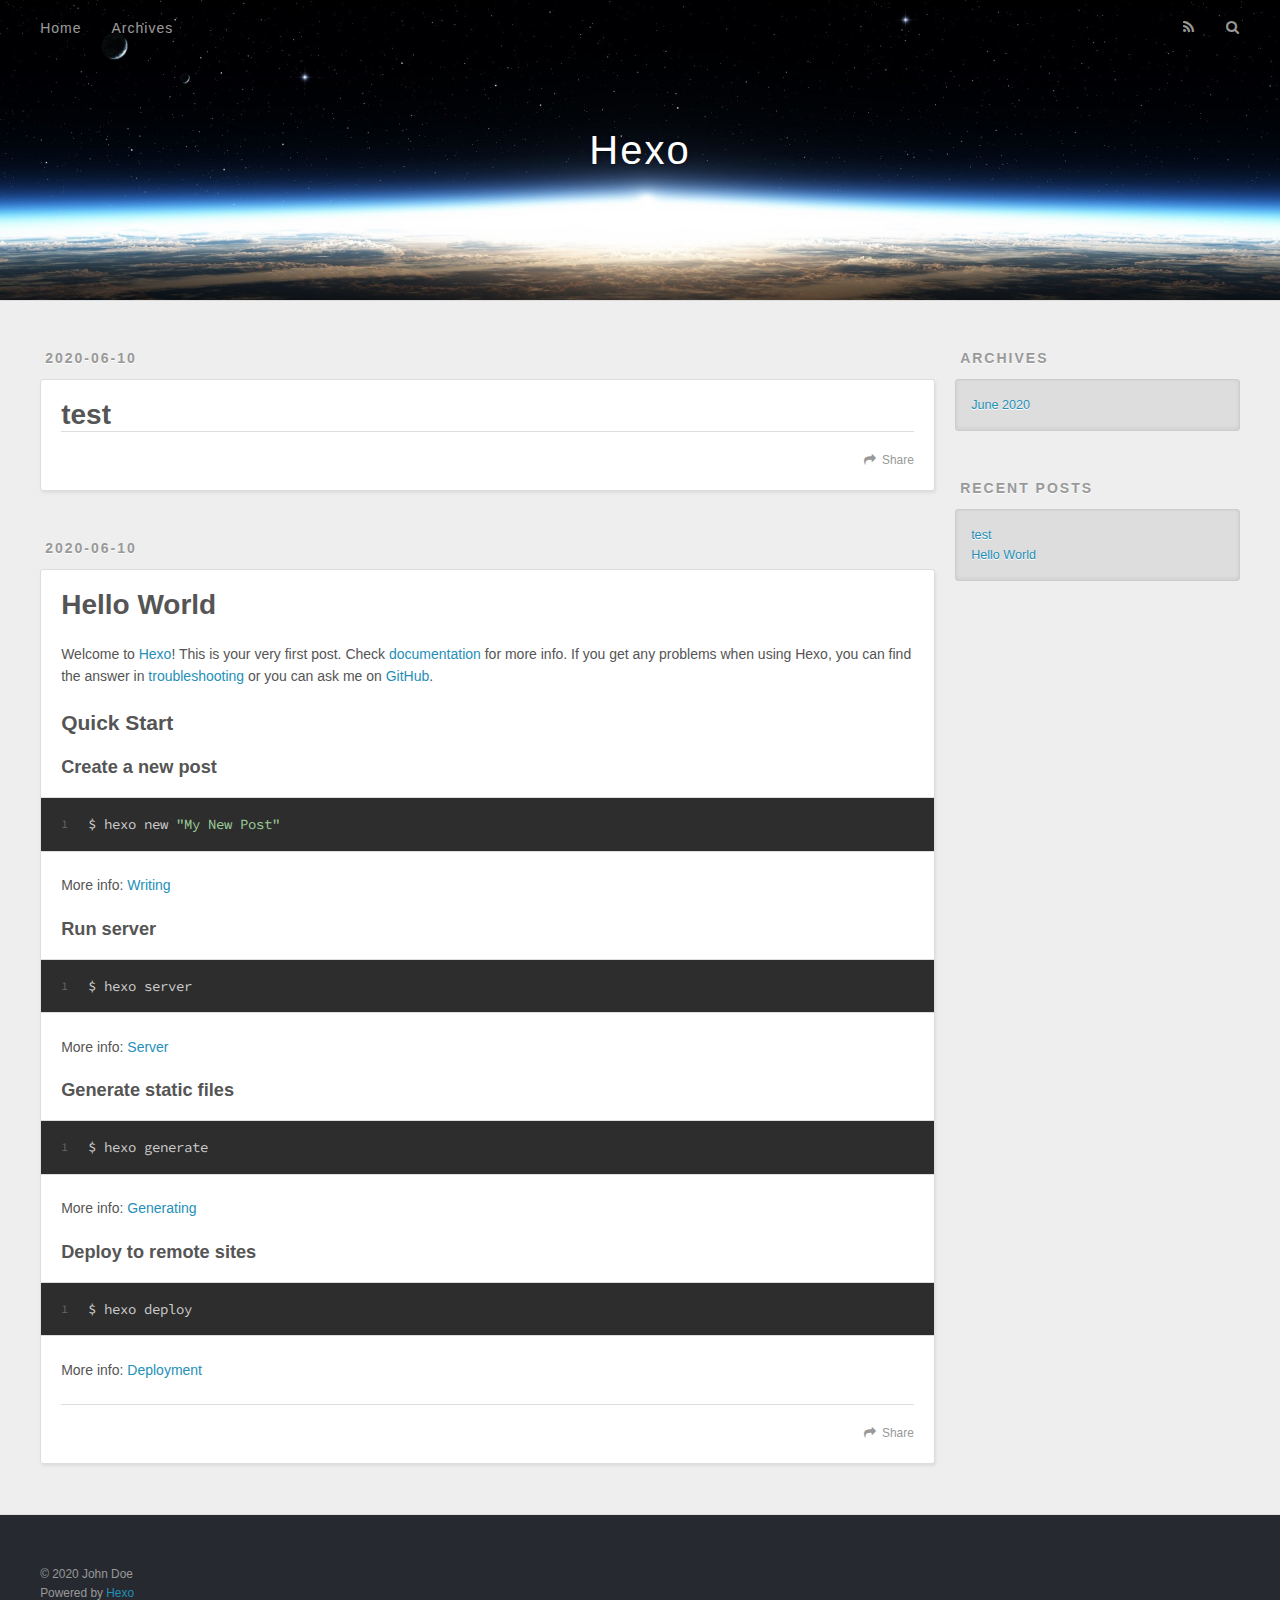
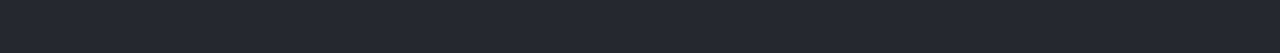
==== index.html @ 5961785c "Site updated: 2020-06-10 09:45:19" ====
<!DOCTYPE html>
<html>
<head>
  <meta charset="utf-8">
  

  
  <title>Hexo</title>
  <meta name="viewport" content="width=device-width, initial-scale=1, maximum-scale=1">
  <meta property="og:type" content="website">
<meta property="og:title" content="Hexo">
<meta property="og:url" content="http://yoursite.com/index.html">
<meta property="og:site_name" content="Hexo">
<meta property="og:locale" content="en_US">
<meta property="article:author" content="John Doe">
<meta name="twitter:card" content="summary">
  
    <link rel="alternate" href="/atom.xml" title="Hexo" type="application/atom+xml">
  
  
    <link rel="icon" href="/favicon.png">
  
  
    <link href="//fonts.googleapis.com/css?family=Source+Code+Pro" rel="stylesheet" type="text/css">
  
  
<link rel="stylesheet" href="/css/style.css">

<meta name="generator" content="Hexo 4.2.1"></head>

<body>
  <div id="container">
    <div id="wrap">
      <header id="header">
  <div id="banner"></div>
  <div id="header-outer" class="outer">
    <div id="header-title" class="inner">
      <h1 id="logo-wrap">
        <a href="/" id="logo">Hexo</a>
      </h1>
      
    </div>
    <div id="header-inner" class="inner">
      <nav id="main-nav">
        <a id="main-nav-toggle" class="nav-icon"></a>
        
          <a class="main-nav-link" href="/">Home</a>
        
          <a class="main-nav-link" href="/archives">Archives</a>
        
      </nav>
      <nav id="sub-nav">
        
          <a id="nav-rss-link" class="nav-icon" href="/atom.xml" title="RSS Feed"></a>
        
        <a id="nav-search-btn" class="nav-icon" title="Search"></a>
      </nav>
      <div id="search-form-wrap">
        <form action="//google.com/search" method="get" accept-charset="UTF-8" class="search-form"><input type="search" name="q" class="search-form-input" placeholder="Search"><button type="submit" class="search-form-submit">&#xF002;</button><input type="hidden" name="sitesearch" value="http://yoursite.com"></form>
      </div>
    </div>
  </div>
</header>
      <div class="outer">
        <section id="main">
  
    <article id="post-test" class="article article-type-post" itemscope itemprop="blogPost">
  <div class="article-meta">
    <a href="/2020/06/10/test/" class="article-date">
  <time datetime="2020-06-10T01:22:33.000Z" itemprop="datePublished">2020-06-10</time>
</a>
    
  </div>
  <div class="article-inner">
    
    
      <header class="article-header">
        
  
    <h1 itemprop="name">
      <a class="article-title" href="/2020/06/10/test/">test</a>
    </h1>
  

      </header>
    
    <div class="article-entry" itemprop="articleBody">
      
        
      
    </div>
    <footer class="article-footer">
      <a data-url="http://yoursite.com/2020/06/10/test/" data-id="ckb8oxz1j0001875o9i0pfp4s" class="article-share-link">Share</a>
      
      
    </footer>
  </div>
  
</article>


  
    <article id="post-hello-world" class="article article-type-post" itemscope itemprop="blogPost">
  <div class="article-meta">
    <a href="/2020/06/10/hello-world/" class="article-date">
  <time datetime="2020-06-10T01:21:27.929Z" itemprop="datePublished">2020-06-10</time>
</a>
    
  </div>
  <div class="article-inner">
    
    
      <header class="article-header">
        
  
    <h1 itemprop="name">
      <a class="article-title" href="/2020/06/10/hello-world/">Hello World</a>
    </h1>
  

      </header>
    
    <div class="article-entry" itemprop="articleBody">
      
        <p>Welcome to <a href="https://hexo.io/" target="_blank" rel="noopener">Hexo</a>! This is your very first post. Check <a href="https://hexo.io/docs/" target="_blank" rel="noopener">documentation</a> for more info. If you get any problems when using Hexo, you can find the answer in <a href="https://hexo.io/docs/troubleshooting.html" target="_blank" rel="noopener">troubleshooting</a> or you can ask me on <a href="https://github.com/hexojs/hexo/issues" target="_blank" rel="noopener">GitHub</a>.</p>
<h2 id="Quick-Start"><a href="#Quick-Start" class="headerlink" title="Quick Start"></a>Quick Start</h2><h3 id="Create-a-new-post"><a href="#Create-a-new-post" class="headerlink" title="Create a new post"></a>Create a new post</h3><figure class="highlight bash"><table><tr><td class="gutter"><pre><span class="line">1</span><br></pre></td><td class="code"><pre><span class="line">$ hexo new <span class="string">"My New Post"</span></span><br></pre></td></tr></table></figure>

<p>More info: <a href="https://hexo.io/docs/writing.html" target="_blank" rel="noopener">Writing</a></p>
<h3 id="Run-server"><a href="#Run-server" class="headerlink" title="Run server"></a>Run server</h3><figure class="highlight bash"><table><tr><td class="gutter"><pre><span class="line">1</span><br></pre></td><td class="code"><pre><span class="line">$ hexo server</span><br></pre></td></tr></table></figure>

<p>More info: <a href="https://hexo.io/docs/server.html" target="_blank" rel="noopener">Server</a></p>
<h3 id="Generate-static-files"><a href="#Generate-static-files" class="headerlink" title="Generate static files"></a>Generate static files</h3><figure class="highlight bash"><table><tr><td class="gutter"><pre><span class="line">1</span><br></pre></td><td class="code"><pre><span class="line">$ hexo generate</span><br></pre></td></tr></table></figure>

<p>More info: <a href="https://hexo.io/docs/generating.html" target="_blank" rel="noopener">Generating</a></p>
<h3 id="Deploy-to-remote-sites"><a href="#Deploy-to-remote-sites" class="headerlink" title="Deploy to remote sites"></a>Deploy to remote sites</h3><figure class="highlight bash"><table><tr><td class="gutter"><pre><span class="line">1</span><br></pre></td><td class="code"><pre><span class="line">$ hexo deploy</span><br></pre></td></tr></table></figure>

<p>More info: <a href="https://hexo.io/docs/one-command-deployment.html" target="_blank" rel="noopener">Deployment</a></p>

      
    </div>
    <footer class="article-footer">
      <a data-url="http://yoursite.com/2020/06/10/hello-world/" data-id="ckb8oxz190000875oa2jp1mza" class="article-share-link">Share</a>
      
      
    </footer>
  </div>
  
</article>


  


</section>
        
          <aside id="sidebar">
  
    

  
    

  
    
  
    
  <div class="widget-wrap">
    <h3 class="widget-title">Archives</h3>
    <div class="widget">
      <ul class="archive-list"><li class="archive-list-item"><a class="archive-list-link" href="/archives/2020/06/">June 2020</a></li></ul>
    </div>
  </div>


  
    
  <div class="widget-wrap">
    <h3 class="widget-title">Recent Posts</h3>
    <div class="widget">
      <ul>
        
          <li>
            <a href="/2020/06/10/test/">test</a>
          </li>
        
          <li>
            <a href="/2020/06/10/hello-world/">Hello World</a>
          </li>
        
      </ul>
    </div>
  </div>

  
</aside>
        
      </div>
      <footer id="footer">
  
  <div class="outer">
    <div id="footer-info" class="inner">
      &copy; 2020 John Doe<br>
      Powered by <a href="http://hexo.io/" target="_blank">Hexo</a>
    </div>
  </div>
</footer>
    </div>
    <nav id="mobile-nav">
  
    <a href="/" class="mobile-nav-link">Home</a>
  
    <a href="/archives" class="mobile-nav-link">Archives</a>
  
</nav>
    

<script src="//ajax.googleapis.com/ajax/libs/jquery/2.0.3/jquery.min.js"></script>


  
<link rel="stylesheet" href="/fancybox/jquery.fancybox.css">

  
<script src="/fancybox/jquery.fancybox.pack.js"></script>




<script src="/js/script.js"></script>




  </div>
</body>
</html>
---- css/style.css ----
body {
  width: 100%;
}
body:before,
body:after {
  content: "";
  display: table;
}
body:after {
  clear: both;
}
html,
body,
div,
span,
applet,
object,
iframe,
h1,
h2,
h3,
h4,
h5,
h6,
p,
blockquote,
pre,
a,
abbr,
acronym,
address,
big,
cite,
code,
del,
dfn,
em,
img,
ins,
kbd,
q,
s,
samp,
small,
strike,
strong,
sub,
sup,
tt,
var,
dl,
dt,
dd,
ol,
ul,
li,
fieldset,
form,
label,
legend,
table,
caption,
tbody,
tfoot,
thead,
tr,
th,
td {
  margin: 0;
  padding: 0;
  border: 0;
  outline: 0;
  font-weight: inherit;
  font-style: inherit;
  font-family: inherit;
  font-size: 100%;
  vertical-align: baseline;
}
body {
  line-height: 1;
  color: #000;
  background: #fff;
}
ol,
ul {
  list-style: none;
}
table {
  border-collapse: separate;
  border-spacing: 0;
  vertical-align: middle;
}
caption,
th,
td {
  text-align: left;
  font-weight: normal;
  vertical-align: middle;
}
a img {
  border: none;
}
input,
button {
  margin: 0;
  padding: 0;
}
input::-moz-focus-inner,
button::-moz-focus-inner {
  border: 0;
  padding: 0;
}
@font-face {
  font-family: FontAwesome;
  font-style: normal;
  font-weight: normal;
  src: url("fonts/fontawesome-webfont.eot?v=#4.0.3");
  src: url("fonts/fontawesome-webfont.eot?#iefix&v=#4.0.3") format("embedded-opentype"), url("fonts/fontawesome-webfont.woff?v=#4.0.3") format("woff"), url("fonts/fontawesome-webfont.ttf?v=#4.0.3") format("truetype"), url("fonts/fontawesome-webfont.svg#fontawesomeregular?v=#4.0.3") format("svg");
}
html,
body,
#container {
  height: 100%;
}
body {
  background: #eee;
  font: 14px -apple-system, BlinkMacSystemFont, "Segoe UI", "Roboto", "Oxygen", "Ubuntu", "Cantarell", "Fira Sans", "Droid Sans", "Helvetica Neue", sans-serif;
  -webkit-text-size-adjust: 100%;
}
.outer {
  max-width: 1220px;
  margin: 0 auto;
  padding: 0 20px;
}
.outer:before,
.outer:after {
  content: "";
  display: table;
}
.outer:after {
  clear: both;
}
.inner {
  display: inline;
  float: left;
  width: 98.33333333333333%;
  margin: 0 0.833333333333333%;
}
.left,
.alignleft {
  float: left;
}
.right,
.alignright {
  float: right;
}
.clear {
  clear: both;
}
#container {
  position: relative;
}
.mobile-nav-on {
  overflow: hidden;
}
#wrap {
  height: 100%;
  width: 100%;
  position: absolute;
  top: 0;
  left: 0;
  -webkit-transition: 0.2s ease-out;
  -moz-transition: 0.2s ease-out;
  -ms-transition: 0.2s ease-out;
  transition: 0.2s ease-out;
  z-index: 1;
  background: #eee;
}
.mobile-nav-on #wrap {
  left: 280px;
}
@media screen and (min-width: 768px) {
  #main {
    display: inline;
    float: left;
    width: 73.33333333333333%;
    margin: 0 0.833333333333333%;
  }
}
.article-date,
.article-category-link,
.archive-year,
.widget-title {
  text-decoration: none;
  text-transform: uppercase;
  letter-spacing: 2px;
  color: #999;
  margin-bottom: 1em;
  margin-left: 5px;
  line-height: 1em;
  text-shadow: 0 1px #fff;
  font-weight: bold;
}
.article-inner,
.archive-article-inner {
  background: #fff;
  -webkit-box-shadow: 1px 2px 3px #ddd;
  box-shadow: 1px 2px 3px #ddd;
  border: 1px solid #ddd;
  border-radius: 3px;
}
.article-entry h1,
.widget h1 {
  font-size: 2em;
}
.article-entry h2,
.widget h2 {
  font-size: 1.5em;
}
.article-entry h3,
.widget h3 {
  font-size: 1.3em;
}
.article-entry h4,
.widget h4 {
  font-size: 1.2em;
}
.article-entry h5,
.widget h5 {
  font-size: 1em;
}
.article-entry h6,
.widget h6 {
  font-size: 1em;
  color: #999;
}
.article-entry hr,
.widget hr {
  border: 1px dashed #ddd;
}
.article-entry strong,
.widget strong {
  font-weight: bold;
}
.article-entry em,
.widget em,
.article-entry cite,
.widget cite {
  font-style: italic;
}
.article-entry sup,
.widget sup,
.article-entry sub,
.widget sub {
  font-size: 0.75em;
  line-height: 0;
  position: relative;
  vertical-align: baseline;
}
.article-entry sup,
.widget sup {
  top: -0.5em;
}
.article-entry sub,
.widget sub {
  bottom: -0.2em;
}
.article-entry small,
.widget small {
  font-size: 0.85em;
}
.article-entry acronym,
.widget acronym,
.article-entry abbr,
.widget abbr {
  border-bottom: 1px dotted;
}
.article-entry ul,
.widget ul,
.article-entry ol,
.widget ol,
.article-entry dl,
.widget dl {
  margin: 0 20px;
  line-height: 1.6em;
}
.article-entry ul ul,
.widget ul ul,
.article-entry ol ul,
.widget ol ul,
.article-entry ul ol,
.widget ul ol,
.article-entry ol ol,
.widget ol ol {
  margin-top: 0;
  margin-bottom: 0;
}
.article-entry ul,
.widget ul {
  list-style: disc;
}
.article-entry ol,
.widget ol {
  list-style: decimal;
}
.article-entry dt,
.widget dt {
  font-weight: bold;
}
#header {
  height: 300px;
  position: relative;
  border-bottom: 1px solid #ddd;
}
#header:before,
#header:after {
  content: "";
  position: absolute;
  left: 0;
  right: 0;
  height: 40px;
}
#header:before {
  top: 0;
  background: -webkit-linear-gradient(rgba(0,0,0,0.2), transparent);
  background: -moz-linear-gradient(rgba(0,0,0,0.2), transparent);
  background: -ms-linear-gradient(rgba(0,0,0,0.2), transparent);
  background: linear-gradient(rgba(0,0,0,0.2), transparent);
}
#header:after {
  bottom: 0;
  background: -webkit-linear-gradient(transparent, rgba(0,0,0,0.2));
  background: -moz-linear-gradient(transparent, rgba(0,0,0,0.2));
  background: -ms-linear-gradient(transparent, rgba(0,0,0,0.2));
  background: linear-gradient(transparent, rgba(0,0,0,0.2));
}
#header-outer {
  height: 100%;
  position: relative;
}
#header-inner {
  position: relative;
  overflow: hidden;
}
#banner {
  position: absolute;
  top: 0;
  left: 0;
  width: 100%;
  height: 100%;
  background: url("images/banner.jpg") center #000;
  -webkit-background-size: cover;
  -moz-background-size: cover;
  background-size: cover;
  z-index: -1;
}
#header-title {
  text-align: center;
  height: 40px;
  position: absolute;
  top: 50%;
  left: 0;
  margin-top: -20px;
}
#logo,
#subtitle {
  text-decoration: none;
  color: #fff;
  font-weight: 300;
  text-shadow: 0 1px 4px rgba(0,0,0,0.3);
}
#logo {
  font-size: 40px;
  line-height: 40px;
  letter-spacing: 2px;
}
#subtitle {
  font-size: 16px;
  line-height: 16px;
  letter-spacing: 1px;
}
#subtitle-wrap {
  margin-top: 16px;
}
#main-nav {
  float: left;
  margin-left: -15px;
}
.nav-icon,
.main-nav-link {
  float: left;
  color: #fff;
  opacity: 0.6;
  text-decoration: none;
  text-shadow: 0 1px rgba(0,0,0,0.2);
  -webkit-transition: opacity 0.2s;
  -moz-transition: opacity 0.2s;
  -ms-transition: opacity 0.2s;
  transition: opacity 0.2s;
  display: block;
  padding: 20px 15px;
}
.nav-icon:hover,
.main-nav-link:hover {
  opacity: 1;
}
.nav-icon {
  font-family: FontAwesome;
  text-align: center;
  font-size: 14px;
  width: 14px;
  height: 14px;
  padding: 20px 15px;
  position: relative;
  cursor: pointer;
}
.main-nav-link {
  font-weight: 300;
  letter-spacing: 1px;
}
@media screen and (max-width: 479px) {
  .main-nav-link {
    display: none;
  }
}
#main-nav-toggle {
  display: none;
}
#main-nav-toggle:before {
  content: "\f0c9";
}
@media screen and (max-width: 479px) {
  #main-nav-toggle {
    display: block;
  }
}
#sub-nav {
  float: right;
  margin-right: -15px;
}
#nav-rss-link:before {
  content: "\f09e";
}
#nav-search-btn:before {
  content: "\f002";
}
#search-form-wrap {
  position: absolute;
  top: 15px;
  width: 150px;
  height: 30px;
  right: -150px;
  opacity: 0;
  -webkit-transition: 0.2s ease-out;
  -moz-transition: 0.2s ease-out;
  -ms-transition: 0.2s ease-out;
  transition: 0.2s ease-out;
}
#search-form-wrap.on {
  opacity: 1;
  right: 0;
}
@media screen and (max-width: 479px) {
  #search-form-wrap {
    width: 100%;
    right: -100%;
  }
}
.search-form {
  position: absolute;
  top: 0;
  left: 0;
  right: 0;
  background: #fff;
  padding: 5px 15px;
  border-radius: 15px;
  -webkit-box-shadow: 0 0 10px rgba(0,0,0,0.3);
  box-shadow: 0 0 10px rgba(0,0,0,0.3);
}
.search-form-input {
  border: none;
  background: none;
  color: #555;
  width: 100%;
  font: 13px -apple-system, BlinkMacSystemFont, "Segoe UI", "Roboto", "Oxygen", "Ubuntu", "Cantarell", "Fira Sans", "Droid Sans", "Helvetica Neue", sans-serif;
  outline: none;
}
.search-form-input::-webkit-search-results-decoration,
.search-form-input::-webkit-search-cancel-button {
  -webkit-appearance: none;
}
.search-form-submit {
  position: absolute;
  top: 50%;
  right: 10px;
  margin-top: -7px;
  font: 13px FontAwesome;
  border: none;
  background: none;
  color: #bbb;
  cursor: pointer;
}
.search-form-submit:hover,
.search-form-submit:focus {
  color: #777;
}
.article {
  margin: 50px 0;
}
.article-inner {
  overflow: hidden;
}
.article-meta:before,
.article-meta:after {
  content: "";
  display: table;
}
.article-meta:after {
  clear: both;
}
.article-date {
  float: left;
}
.article-category {
  float: left;
  line-height: 1em;
  color: #ccc;
  text-shadow: 0 1px #fff;
  margin-left: 8px;
}
.article-category:before {
  content: "\2022";
}
.article-category-link {
  margin: 0 12px 1em;
}
.article-header {
  padding: 20px 20px 0;
}
.article-title {
  text-decoration: none;
  font-size: 2em;
  font-weight: bold;
  color: #555;
  line-height: 1.1em;
  -webkit-transition: color 0.2s;
  -moz-transition: color 0.2s;
  -ms-transition: color 0.2s;
  transition: color 0.2s;
}
a.article-title:hover {
  color: #258fb8;
}
.article-entry {
  color: #555;
  padding: 0 20px;
}
.article-entry:before,
.article-entry:after {
  content: "";
  display: table;
}
.article-entry:after {
  clear: both;
}
.article-entry p,
.article-entry table {
  line-height: 1.6em;
  margin: 1.6em 0;
}
.article-entry h1,
.article-entry h2,
.article-entry h3,
.article-entry h4,
.article-entry h5,
.article-entry h6 {
  font-weight: bold;
}
.article-entry h1,
.article-entry h2,
.article-entry h3,
.article-entry h4,
.article-entry h5,
.article-entry h6 {
  line-height: 1.1em;
  margin: 1.1em 0;
}
.article-entry a {
  color: #258fb8;
  text-decoration: none;
}
.article-entry a:hover {
  text-decoration: underline;
}
.article-entry ul,
.article-entry ol,
.article-entry dl {
  margin-top: 1.6em;
  margin-bottom: 1.6em;
}
.article-entry img,
.article-entry video {
  max-width: 100%;
  height: auto;
  display: block;
  margin: auto;
}
.article-entry iframe {
  border: none;
}
.article-entry table {
  width: 100%;
  border-collapse: collapse;
  border-spacing: 0;
}
.article-entry th {
  font-weight: bold;
  border-bottom: 3px solid #ddd;
  padding-bottom: 0.5em;
}
.article-entry td {
  border-bottom: 1px solid #ddd;
  padding: 10px 0;
}
.article-entry blockquote {
  font-family: Georgia, "Times New Roman", serif;
  font-size: 1.4em;
  margin: 1.6em 20px;
  text-align: center;
}
.article-entry blockquote footer {
  font-size: 14px;
  margin: 1.6em 0;
  font-family: -apple-system, BlinkMacSystemFont, "Segoe UI", "Roboto", "Oxygen", "Ubuntu", "Cantarell", "Fira Sans", "Droid Sans", "Helvetica Neue", sans-serif;
}
.article-entry blockquote footer cite:before {
  content: "—";
  padding: 0 0.5em;
}
.article-entry .pullquote {
  text-align: left;
  width: 45%;
  margin: 0;
}
.article-entry .pullquote.left {
  margin-left: 0.5em;
  margin-right: 1em;
}
.article-entry .pullquote.right {
  margin-right: 0.5em;
  margin-left: 1em;
}
.article-entry .caption {
  color: #999;
  display: block;
  font-size: 0.9em;
  margin-top: 0.5em;
  position: relative;
  text-align: center;
}
.article-entry .video-container {
  position: relative;
  padding-top: 56.25%;
  height: 0;
  overflow: hidden;
}
.article-entry .video-container iframe,
.article-entry .video-container object,
.article-entry .video-container embed {
  position: absolute;
  top: 0;
  left: 0;
  width: 100%;
  height: 100%;
  margin-top: 0;
}
.article-more-link a {
  display: inline-block;
  line-height: 1em;
  padding: 6px 15px;
  border-radius: 15px;
  background: #eee;
  color: #999;
  text-shadow: 0 1px #fff;
  text-decoration: none;
}
.article-more-link a:hover {
  background: #258fb8;
  color: #fff;
  text-decoration: none;
  text-shadow: 0 1px #1e7293;
}
.article-footer {
  font-size: 0.85em;
  line-height: 1.6em;
  border-top: 1px solid #ddd;
  padding-top: 1.6em;
  margin: 0 20px 20px;
}
.article-footer:before,
.article-footer:after {
  content: "";
  display: table;
}
.article-footer:after {
  clear: both;
}
.article-footer a {
  color: #999;
  text-decoration: none;
}
.article-footer a:hover {
  color: #555;
}
.article-tag-list-item {
  float: left;
  margin-right: 10px;
}
.article-tag-list-link:before {
  content: "#";
}
.article-comment-link {
  float: right;
}
.article-comment-link:before {
  content: "\f075";
  font-family: FontAwesome;
  padding-right: 8px;
}
.article-share-link {
  cursor: pointer;
  float: right;
  margin-left: 20px;
}
.article-share-link:before {
  content: "\f064";
  font-family: FontAwesome;
  padding-right: 6px;
}
#article-nav {
  position: relative;
}
#article-nav:before,
#article-nav:after {
  content: "";
  display: table;
}
#article-nav:after {
  clear: both;
}
@media screen and (min-width: 768px) {
  #article-nav {
    margin: 50px 0;
  }
  #article-nav:before {
    width: 8px;
    height: 8px;
    position: absolute;
    top: 50%;
    left: 50%;
    margin-top: -4px;
    margin-left: -4px;
    content: "";
    border-radius: 50%;
    background: #ddd;
    -webkit-box-shadow: 0 1px 2px #fff;
    box-shadow: 0 1px 2px #fff;
  }
}
.article-nav-link-wrap {
  text-decoration: none;
  text-shadow: 0 1px #fff;
  color: #999;
  -webkit-box-sizing: border-box;
  -moz-box-sizing: border-box;
  box-sizing: border-box;
  margin-top: 50px;
  text-align: center;
  display: block;
}
.article-nav-link-wrap:hover {
  color: #555;
}
@media screen and (min-width: 768px) {
  .article-nav-link-wrap {
    width: 50%;
    margin-top: 0;
  }
}
@media screen and (min-width: 768px) {
  #article-nav-newer {
    float: left;
    text-align: right;
    padding-right: 20px;
  }
}
@media screen and (min-width: 768px) {
  #article-nav-older {
    float: right;
    text-align: left;
    padding-left: 20px;
  }
}
.article-nav-caption {
  text-transform: uppercase;
  letter-spacing: 2px;
  color: #ddd;
  line-height: 1em;
  font-weight: bold;
}
#article-nav-newer .article-nav-caption {
  margin-right: -2px;
}
.article-nav-title {
  font-size: 0.85em;
  line-height: 1.6em;
  margin-top: 0.5em;
}
.article-share-box {
  position: absolute;
  display: none;
  background: #fff;
  -webkit-box-shadow: 1px 2px 10px rgba(0,0,0,0.2);
  box-shadow: 1px 2px 10px rgba(0,0,0,0.2);
  border-radius: 3px;
  margin-left: -145px;
  overflow: hidden;
  z-index: 1;
}
.article-share-box.on {
  display: block;
}
.article-share-input {
  width: 100%;
  background: none;
  -webkit-box-sizing: border-box;
  -moz-box-sizing: border-box;
  box-sizing: border-box;
  font: 14px -apple-system, BlinkMacSystemFont, "Segoe UI", "Roboto", "Oxygen", "Ubuntu", "Cantarell", "Fira Sans", "Droid Sans", "Helvetica Neue", sans-serif;
  padding: 0 15px;
  color: #555;
  outline: none;
  border: 1px solid #ddd;
  border-radius: 3px 3px 0 0;
  height: 36px;
  line-height: 36px;
}
.article-share-links {
  background: #eee;
}
.article-share-links:before,
.article-share-links:after {
  content: "";
  display: table;
}
.article-share-links:after {
  clear: both;
}
.article-share-twitter,
.article-share-facebook,
.article-share-pinterest,
.article-share-google {
  width: 50px;
  height: 36px;
  display: block;
  float: left;
  position: relative;
  color: #999;
  text-shadow: 0 1px #fff;
}
.article-share-twitter:before,
.article-share-facebook:before,
.article-share-pinterest:before,
.article-share-google:before {
  font-size: 20px;
  font-family: FontAwesome;
  width: 20px;
  height: 20px;
  position: absolute;
  top: 50%;
  left: 50%;
  margin-top: -10px;
  margin-left: -10px;
  text-align: center;
}
.article-share-twitter:hover,
.article-share-facebook:hover,
.article-share-pinterest:hover,
.article-share-google:hover {
  color: #fff;
}
.article-share-twitter:before {
  content: "\f099";
}
.article-share-twitter:hover {
  background: #00aced;
  text-shadow: 0 1px #008abe;
}
.article-share-facebook:before {
  content: "\f09a";
}
.article-share-facebook:hover {
  background: #3b5998;
  text-shadow: 0 1px #2f477a;
}
.article-share-pinterest:before {
  content: "\f0d2";
}
.article-share-pinterest:hover {
  background: #cb2027;
  text-shadow: 0 1px #a21a1f;
}
.article-share-google:before {
  content: "\f0d5";
}
.article-share-google:hover {
  background: #dd4b39;
  text-shadow: 0 1px #be3221;
}
.article-gallery {
  background: #000;
  position: relative;
}
.article-gallery-photos {
  position: relative;
  overflow: hidden;
}
.article-gallery-img {
  display: none;
  max-width: 100%;
}
.article-gallery-img:first-child {
  display: block;
}
.article-gallery-img.loaded {
  position: absolute;
  display: block;
}
.article-gallery-img img {
  display: block;
  max-width: 100%;
  margin: 0 auto;
}
#comments {
  background: #fff;
  -webkit-box-shadow: 1px 2px 3px #ddd;
  box-shadow: 1px 2px 3px #ddd;
  padding: 20px;
  border: 1px solid #ddd;
  border-radius: 3px;
  margin: 50px 0;
}
#comments a {
  color: #258fb8;
}
.archives-wrap {
  margin: 50px 0;
}
.archives:before,
.archives:after {
  content: "";
  display: table;
}
.archives:after {
  clear: both;
}
.archive-year-wrap {
  margin-bottom: 1em;
}
.archives {
  -webkit-column-gap: 10px;
  -moz-column-gap: 10px;
  column-gap: 10px;
}
@media screen and (min-width: 480px) and (max-width: 767px) {
  .archives {
    -webkit-column-count: 2;
    -moz-column-count: 2;
    column-count: 2;
  }
}
@media screen and (min-width: 768px) {
  .archives {
    -webkit-column-count: 3;
    -moz-column-count: 3;
    column-count: 3;
  }
}
.archive-article {
  -webkit-column-break-inside: avoid;
  page-break-inside: avoid;
  overflow: hidden;
  break-inside: avoid-column;
}
.archive-article-inner {
  padding: 10px;
  margin-bottom: 15px;
}
.archive-article-title {
  text-decoration: none;
  font-weight: bold;
  color: #555;
  -webkit-transition: color 0.2s;
  -moz-transition: color 0.2s;
  -ms-transition: color 0.2s;
  transition: color 0.2s;
  line-height: 1.6em;
}
.archive-article-title:hover {
  color: #258fb8;
}
.archive-article-footer {
  margin-top: 1em;
}
.archive-article-date {
  color: #999;
  text-decoration: none;
  font-size: 0.85em;
  line-height: 1em;
  margin-bottom: 0.5em;
  display: block;
}
#page-nav {
  margin: 50px auto;
  background: #fff;
  -webkit-box-shadow: 1px 2px 3px #ddd;
  box-shadow: 1px 2px 3px #ddd;
  border: 1px solid #ddd;
  border-radius: 3px;
  text-align: center;
  color: #999;
  overflow: hidden;
}
#page-nav:before,
#page-nav:after {
  content: "";
  display: table;
}
#page-nav:after {
  clear: both;
}
#page-nav a,
#page-nav span {
  padding: 10px 20px;
  line-height: 1;
  height: 2ex;
}
#page-nav a {
  color: #999;
  text-decoration: none;
}
#page-nav a:hover {
  background: #999;
  color: #fff;
}
#page-nav .prev {
  float: left;
}
#page-nav .next {
  float: right;
}
#page-nav .page-number {
  display: inline-block;
}
@media screen and (max-width: 479px) {
  #page-nav .page-number {
    display: none;
  }
}
#page-nav .current {
  color: #555;
  font-weight: bold;
}
#page-nav .space {
  color: #ddd;
}
#footer {
  background: #262a30;
  padding: 50px 0;
  border-top: 1px solid #ddd;
  color: #999;
}
#footer a {
  color: #258fb8;
  text-decoration: none;
}
#footer a:hover {
  text-decoration: underline;
}
#footer-info {
  line-height: 1.6em;
  font-size: 0.85em;
}
.article-entry pre,
.article-entry .highlight {
  background: #2d2d2d;
  margin: 0 -20px;
  padding: 15px 20px;
  border-style: solid;
  border-color: #ddd;
  border-width: 1px 0;
  overflow: auto;
  color: #ccc;
  line-height: 22.400000000000002px;
}
.article-entry .highlight .gutter pre,
.article-entry .gist .gist-file .gist-data .line-numbers {
  color: #666;
  font-size: 0.85em;
}
.article-entry pre,
.article-entry code {
  font-family: "Source Code Pro", Consolas, Monaco, Menlo, Consolas, monospace;
}
.article-entry code {
  background: #eee;
  text-shadow: 0 1px #fff;
  padding: 0 0.3em;
}
.article-entry pre code {
  background: none;
  text-shadow: none;
  padding: 0;
}
.article-entry .highlight pre {
  border: none;
  margin: 0;
  padding: 0;
}
.article-entry .highlight table {
  margin: 0;
  width: auto;
}
.article-entry .highlight td {
  border: none;
  padding: 0;
}
.article-entry .highlight figcaption {
  font-size: 0.85em;
  color: #999;
  line-height: 1em;
  margin-bottom: 1em;
}
.article-entry .highlight figcaption:before,
.article-entry .highlight figcaption:after {
  content: "";
  display: table;
}
.article-entry .highlight figcaption:after {
  clear: both;
}
.article-entry .highlight figcaption a {
  float: right;
}
.article-entry .highlight .gutter pre {
  text-align: right;
  padding-right: 20px;
}
.article-entry .highlight .line {
  height: 22.400000000000002px;
}
.article-entry .highlight .line.marked {
  background: #515151;
}
.article-entry .gist {
  margin: 0 -20px;
  border-style: solid;
  border-color: #ddd;
  border-width: 1px 0;
  background: #2d2d2d;
  padding: 15px 20px 15px 0;
}
.article-entry .gist .gist-file {
  border: none;
  font-family: "Source Code Pro", Consolas, Monaco, Menlo, Consolas, monospace;
  margin: 0;
}
.article-entry .gist .gist-file .gist-data {
  background: none;
  border: none;
}
.article-entry .gist .gist-file .gist-data .line-numbers {
  background: none;
  border: none;
  padding: 0 20px 0 0;
}
.article-entry .gist .gist-file .gist-data .line-data {
  padding: 0 !important;
}
.article-entry .gist .gist-file .highlight {
  margin: 0;
  padding: 0;
  border: none;
}
.article-entry .gist .gist-file .gist-meta {
  background: #2d2d2d;
  color: #999;
  font: 0.85em -apple-system, BlinkMacSystemFont, "Segoe UI", "Roboto", "Oxygen", "Ubuntu", "Cantarell", "Fira Sans", "Droid Sans", "Helvetica Neue", sans-serif;
  text-shadow: 0 0;
  padding: 0;
  margin-top: 1em;
  margin-left: 20px;
}
.article-entry .gist .gist-file .gist-meta a {
  color: #258fb8;
  font-weight: normal;
}
.article-entry .gist .gist-file .gist-meta a:hover {
  text-decoration: underline;
}
pre .comment,
pre .title {
  color: #999;
}
pre .variable,
pre .attribute,
pre .tag,
pre .regexp,
pre .ruby .constant,
pre .xml .tag .title,
pre .xml .pi,
pre .xml .doctype,
pre .html .doctype,
pre .css .id,
pre .css .class,
pre .css .pseudo {
  color: #f2777a;
}
pre .number,
pre .preprocessor,
pre .built_in,
pre .literal,
pre .params,
pre .constant {
  color: #f99157;
}
pre .class,
pre .ruby .class .title,
pre .css .rules .attribute {
  color: #9c9;
}
pre .string,
pre .value,
pre .inheritance,
pre .header,
pre .ruby .symbol,
pre .xml .cdata {
  color: #9c9;
}
pre .css .hexcolor {
  color: #6cc;
}
pre .function,
pre .python .decorator,
pre .python .title,
pre .ruby .function .title,
pre .ruby .title .keyword,
pre .perl .sub,
pre .javascript .title,
pre .coffeescript .title {
  color: #69c;
}
pre .keyword,
pre .javascript .function {
  color: #c9c;
}
@media screen and (max-width: 479px) {
  #mobile-nav {
    position: absolute;
    top: 0;
    left: 0;
    width: 280px;
    height: 100%;
    background: #191919;
    border-right: 1px solid #fff;
  }
}
@media screen and (max-width: 479px) {
  .mobile-nav-link {
    display: block;
    color: #999;
    text-decoration: none;
    padding: 15px 20px;
    font-weight: bold;
  }
  .mobile-nav-link:hover {
    color: #fff;
  }
}
@media screen and (min-width: 768px) {
  #sidebar {
    display: inline;
    float: left;
    width: 23.333333333333332%;
    margin: 0 0.833333333333333%;
  }
}
.widget-wrap {
  margin: 50px 0;
}
.widget {
  color: #777;
  text-shadow: 0 1px #fff;
  background: #ddd;
  -webkit-box-shadow: 0 -1px 4px #ccc inset;
  box-shadow: 0 -1px 4px #ccc inset;
  border: 1px solid #ccc;
  padding: 15px;
  border-radius: 3px;
}
.widget a {
  color: #258fb8;
  text-decoration: none;
}
.widget a:hover {
  text-decoration: underline;
}
.widget ul ul,
.widget ol ul,
.widget dl ul,
.widget ul ol,
.widget ol ol,
.widget dl ol,
.widget ul dl,
.widget ol dl,
.widget dl dl {
  margin-left: 15px;
  list-style: disc;
}
.widget {
  line-height: 1.6em;
  word-wrap: break-word;
  font-size: 0.9em;
}
.widget ul,
.widget ol {
  list-style: none;
  margin: 0;
}
.widget ul ul,
.widget ol ul,
.widget ul ol,
.widget ol ol {
  margin: 0 20px;
}
.widget ul ul,
.widget ol ul {
  list-style: disc;
}
.widget ul ol,
.widget ol ol {
  list-style: decimal;
}
.category-list-count,
.tag-list-count,
.archive-list-count {
  padding-left: 5px;
  color: #999;
  font-size: 0.85em;
}
.category-list-count:before,
.tag-list-count:before,
.archive-list-count:before {
  content: "(";
}
.category-list-count:after,
.tag-list-count:after,
.archive-list-count:after {
  content: ")";
}
.tagcloud a {
  margin-right: 5px;
  display: inline-block;
}
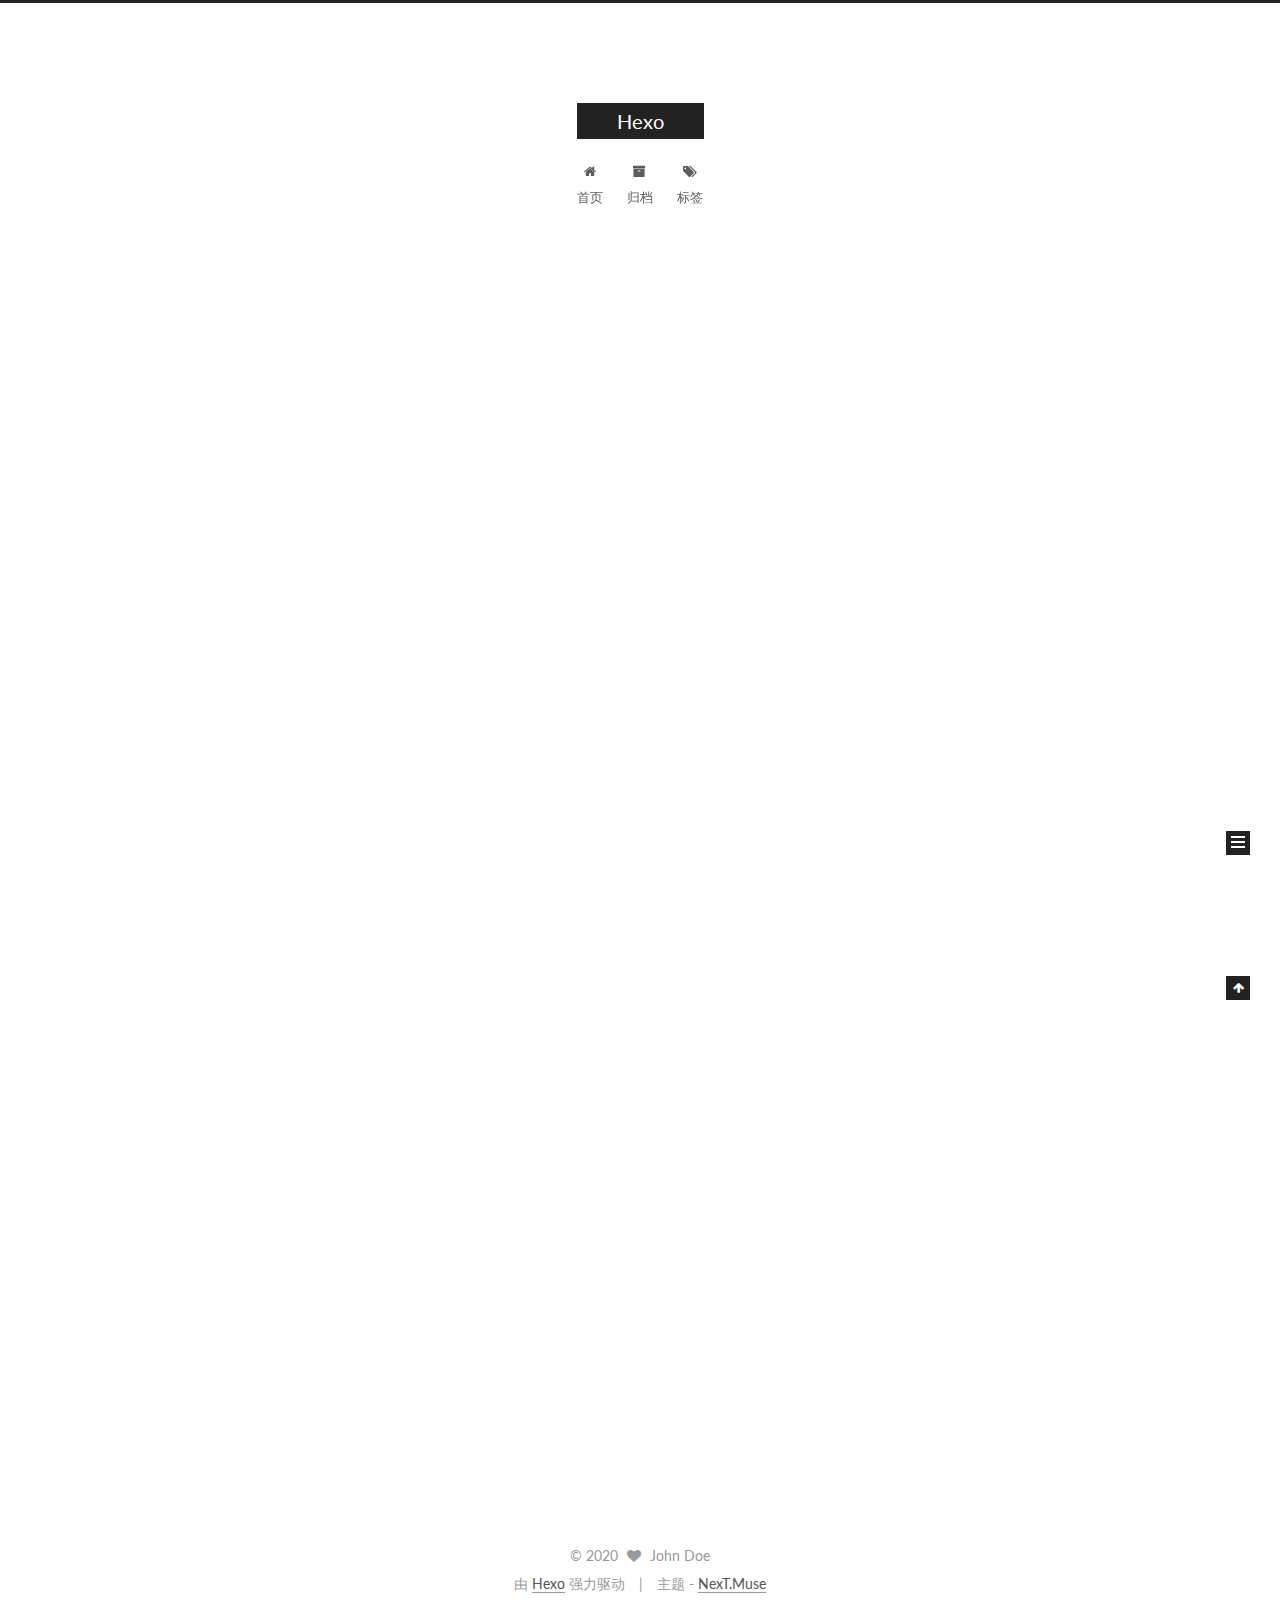
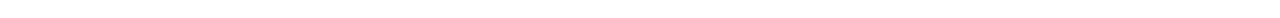
==== commit fdeb4719: "Site updated: 2020-06-10 10:49:06" ====
--- a/index.html
+++ b/index.html
@@ -1,236 +1,755 @@
 <!DOCTYPE html>
-<html>
+
+
+
+  
+
+
+<html class="theme-next muse use-motion" lang="zh-Hans">
 <head>
-  <meta charset="utf-8">
-  
-
-  
-  <title>Hexo</title>
-  <meta name="viewport" content="width=device-width, initial-scale=1, maximum-scale=1">
-  <meta property="og:type" content="website">
+  <meta charset="UTF-8"/>
+<meta http-equiv="X-UA-Compatible" content="IE=edge" />
+<meta name="viewport" content="width=device-width, initial-scale=1, maximum-scale=1"/>
+<meta name="theme-color" content="#222">
+
+
+
+
+
+
+
+
+
+<meta http-equiv="Cache-Control" content="no-transform" />
+<meta http-equiv="Cache-Control" content="no-siteapp" />
+
+
+
+
+
+
+
+
+
+
+
+
+
+
+
+  
+  
+  <link href="/lib/fancybox/source/jquery.fancybox.css?v=2.1.5" rel="stylesheet" type="text/css" />
+
+
+
+
+  
+  
+  
+  
+
+  
+    
+    
+  
+
+  
+
+  
+
+  
+
+  
+
+  
+    
+    
+    <link href="//fonts.googleapis.com/css?family=Lato:300,300italic,400,400italic,700,700italic&subset=latin,latin-ext" rel="stylesheet" type="text/css">
+  
+
+
+
+
+
+
+<link href="/lib/font-awesome/css/font-awesome.min.css?v=4.6.2" rel="stylesheet" type="text/css" />
+
+<link href="/css/main.css?v=5.1.2" rel="stylesheet" type="text/css" />
+
+
+  <meta name="keywords" content="Hexo, NexT" />
+
+
+
+
+
+
+
+
+  <link rel="shortcut icon" type="image/x-icon" href="/favicon.ico?v=5.1.2" />
+
+
+
+
+
+
+<meta property="og:type" content="website">
 <meta property="og:title" content="Hexo">
 <meta property="og:url" content="http://yoursite.com/index.html">
 <meta property="og:site_name" content="Hexo">
-<meta property="og:locale" content="en_US">
 <meta property="article:author" content="John Doe">
 <meta name="twitter:card" content="summary">
-  
-    <link rel="alternate" href="/atom.xml" title="Hexo" type="application/atom+xml">
-  
-  
-    <link rel="icon" href="/favicon.png">
-  
-  
-    <link href="//fonts.googleapis.com/css?family=Source+Code+Pro" rel="stylesheet" type="text/css">
-  
-  
-<link rel="stylesheet" href="/css/style.css">
+
+
+
+<script type="text/javascript" id="hexo.configurations">
+  var NexT = window.NexT || {};
+  var CONFIG = {
+    root: '/',
+    scheme: 'Muse',
+    sidebar: {"position":"left","display":"post","offset":12,"offset_float":12,"b2t":false,"scrollpercent":false,"onmobile":false},
+    fancybox: true,
+    tabs: true,
+    motion: true,
+    duoshuo: {
+      userId: '0',
+      author: '博主'
+    },
+    algolia: {
+      applicationID: '',
+      apiKey: '',
+      indexName: '',
+      hits: {"per_page":10},
+      labels: {"input_placeholder":"Search for Posts","hits_empty":"We didn't find any results for the search: ${query}","hits_stats":"${hits} results found in ${time} ms"}
+    }
+  };
+</script>
+
+
+
+  <link rel="canonical" href="http://yoursite.com/"/>
+
+
+
+
+
+  <title>Hexo</title>
+  
+
+
+
+
+
+
+
+
+
+
+
+
+
 
 <meta name="generator" content="Hexo 4.2.1"></head>
 
-<body>
-  <div id="container">
-    <div id="wrap">
-      <header id="header">
-  <div id="banner"></div>
-  <div id="header-outer" class="outer">
-    <div id="header-title" class="inner">
-      <h1 id="logo-wrap">
-        <a href="/" id="logo">Hexo</a>
-      </h1>
-      
+<body itemscope itemtype="http://schema.org/WebPage" lang="zh-Hans">
+
+  
+  
+    
+  
+
+  <div class="container sidebar-position-left 
+   page-home 
+ ">
+    <div class="headband"></div>
+
+    <header id="header" class="header" itemscope itemtype="http://schema.org/WPHeader">
+      <div class="header-inner"><div class="site-brand-wrapper">
+  <div class="site-meta ">
+    
+
+    <div class="custom-logo-site-title">
+      <a href="/"  class="brand" rel="start">
+        <span class="logo-line-before"><i></i></span>
+        <span class="site-title">Hexo</span>
+        <span class="logo-line-after"><i></i></span>
+      </a>
     </div>
-    <div id="header-inner" class="inner">
-      <nav id="main-nav">
-        <a id="main-nav-toggle" class="nav-icon"></a>
-        
-          <a class="main-nav-link" href="/">Home</a>
-        
-          <a class="main-nav-link" href="/archives">Archives</a>
-        
-      </nav>
-      <nav id="sub-nav">
-        
-          <a id="nav-rss-link" class="nav-icon" href="/atom.xml" title="RSS Feed"></a>
-        
-        <a id="nav-search-btn" class="nav-icon" title="Search"></a>
-      </nav>
-      <div id="search-form-wrap">
-        <form action="//google.com/search" method="get" accept-charset="UTF-8" class="search-form"><input type="search" name="q" class="search-form-input" placeholder="Search"><button type="submit" class="search-form-submit">&#xF002;</button><input type="hidden" name="sitesearch" value="http://yoursite.com"></form>
-      </div>
+      
+        <p class="site-subtitle"></p>
+      
+  </div>
+
+  <div class="site-nav-toggle">
+    <button>
+      <span class="btn-bar"></span>
+      <span class="btn-bar"></span>
+      <span class="btn-bar"></span>
+    </button>
+  </div>
+</div>
+
+<nav class="site-nav">
+  
+
+  
+    <ul id="menu" class="menu">
+      
+        
+        <li class="menu-item menu-item-home">
+          <a href="/" rel="section">
+            
+              <i class="menu-item-icon fa fa-fw fa-home"></i> <br />
+            
+            首页
+          </a>
+        </li>
+      
+        
+        <li class="menu-item menu-item-archives">
+          <a href="/archives/" rel="section">
+            
+              <i class="menu-item-icon fa fa-fw fa-archive"></i> <br />
+            
+            归档
+          </a>
+        </li>
+      
+        
+        <li class="menu-item menu-item-tags">
+          <a href="/tags/" rel="section">
+            
+              <i class="menu-item-icon fa fa-fw fa-tags"></i> <br />
+            
+            标签
+          </a>
+        </li>
+      
+
+      
+    </ul>
+  
+
+  
+</nav>
+
+
+
+ </div>
+    </header>
+
+    <main id="main" class="main">
+      <div class="main-inner">
+        <div class="content-wrap">
+          <div id="content" class="content">
+            
+  <section id="posts" class="posts-expand">
+    
+      
+
+  
+
+  
+  
+  
+
+  <article class="post post-type-normal" itemscope itemtype="http://schema.org/Article">
+  
+  
+  
+  <div class="post-block">
+    <link itemprop="mainEntityOfPage" href="http://yoursite.com/2020/06/10/test/">
+
+    <span hidden itemprop="author" itemscope itemtype="http://schema.org/Person">
+      <meta itemprop="name" content="John Doe">
+      <meta itemprop="description" content="">
+      <meta itemprop="image" content="/images/avatar.gif">
+    </span>
+
+    <span hidden itemprop="publisher" itemscope itemtype="http://schema.org/Organization">
+      <meta itemprop="name" content="Hexo">
+    </span>
+
+    
+      <header class="post-header">
+
+        
+        
+          <h1 class="post-title" itemprop="name headline">
+                
+                <a class="post-title-link" href="/2020/06/10/test/" itemprop="url">test</a></h1>
+        
+
+        <div class="post-meta">
+          <span class="post-time">
+            
+              <span class="post-meta-item-icon">
+                <i class="fa fa-calendar-o"></i>
+              </span>
+              
+                <span class="post-meta-item-text">发表于</span>
+              
+              <time title="创建于" itemprop="dateCreated datePublished" datetime="2020-06-10T09:22:33+08:00">
+                2020-06-10
+              </time>
+            
+
+            
+
+            
+          </span>
+
+          
+
+          
+            
+          
+
+          
+          
+
+          
+
+          
+
+          
+
+        </div>
+      </header>
+    
+
+    
+    
+    
+    <div class="post-body" itemprop="articleBody">
+
+      
+      
+
+      
+        
+          
+            
+          
+        
+      
+    </div>
+    
+    
+    
+
+    
+
+    
+
+    
+
+    <footer class="post-footer">
+      
+
+      
+
+      
+
+      
+      
+        <div class="post-eof"></div>
+      
+    </footer>
+  </div>
+  
+  
+  
+  </article>
+
+
+    
+      
+
+  
+
+  
+  
+  
+
+  <article class="post post-type-normal" itemscope itemtype="http://schema.org/Article">
+  
+  
+  
+  <div class="post-block">
+    <link itemprop="mainEntityOfPage" href="http://yoursite.com/2020/06/10/hello-world/">
+
+    <span hidden itemprop="author" itemscope itemtype="http://schema.org/Person">
+      <meta itemprop="name" content="John Doe">
+      <meta itemprop="description" content="">
+      <meta itemprop="image" content="/images/avatar.gif">
+    </span>
+
+    <span hidden itemprop="publisher" itemscope itemtype="http://schema.org/Organization">
+      <meta itemprop="name" content="Hexo">
+    </span>
+
+    
+      <header class="post-header">
+
+        
+        
+          <h1 class="post-title" itemprop="name headline">
+                
+                <a class="post-title-link" href="/2020/06/10/hello-world/" itemprop="url">Hello World</a></h1>
+        
+
+        <div class="post-meta">
+          <span class="post-time">
+            
+              <span class="post-meta-item-icon">
+                <i class="fa fa-calendar-o"></i>
+              </span>
+              
+                <span class="post-meta-item-text">发表于</span>
+              
+              <time title="创建于" itemprop="dateCreated datePublished" datetime="2020-06-10T09:21:27+08:00">
+                2020-06-10
+              </time>
+            
+
+            
+
+            
+          </span>
+
+          
+
+          
+            
+          
+
+          
+          
+
+          
+
+          
+
+          
+
+        </div>
+      </header>
+    
+
+    
+    
+    
+    <div class="post-body" itemprop="articleBody">
+
+      
+      
+
+      
+        
+          
+            <p>Welcome to <a href="https://hexo.io/" target="_blank" rel="noopener">Hexo</a>! This is your very first post. Check <a href="https://hexo.io/docs/" target="_blank" rel="noopener">documentation</a> for more info. If you get any problems when using Hexo, you can find the answer in <a href="https://hexo.io/docs/troubleshooting.html" target="_blank" rel="noopener">troubleshooting</a> or you can ask me on <a href="https://github.com/hexojs/hexo/issues" target="_blank" rel="noopener">GitHub</a>.</p>
+<h2 id="Quick-Start"><a href="#Quick-Start" class="headerlink" title="Quick Start"></a>Quick Start</h2><h3 id="Create-a-new-post"><a href="#Create-a-new-post" class="headerlink" title="Create a new post"></a>Create a new post</h3><figure class="highlight bash"><table><tr><td class="gutter"><pre><span class="line">1</span><br></pre></td><td class="code"><pre><span class="line">$ hexo new <span class="string">"My New Post"</span></span><br></pre></td></tr></table></figure>
+
+<p>More info: <a href="https://hexo.io/docs/writing.html" target="_blank" rel="noopener">Writing</a></p>
+<h3 id="Run-server"><a href="#Run-server" class="headerlink" title="Run server"></a>Run server</h3><figure class="highlight bash"><table><tr><td class="gutter"><pre><span class="line">1</span><br></pre></td><td class="code"><pre><span class="line">$ hexo server</span><br></pre></td></tr></table></figure>
+
+<p>More info: <a href="https://hexo.io/docs/server.html" target="_blank" rel="noopener">Server</a></p>
+<h3 id="Generate-static-files"><a href="#Generate-static-files" class="headerlink" title="Generate static files"></a>Generate static files</h3><figure class="highlight bash"><table><tr><td class="gutter"><pre><span class="line">1</span><br></pre></td><td class="code"><pre><span class="line">$ hexo generate</span><br></pre></td></tr></table></figure>
+
+<p>More info: <a href="https://hexo.io/docs/generating.html" target="_blank" rel="noopener">Generating</a></p>
+<h3 id="Deploy-to-remote-sites"><a href="#Deploy-to-remote-sites" class="headerlink" title="Deploy to remote sites"></a>Deploy to remote sites</h3><figure class="highlight bash"><table><tr><td class="gutter"><pre><span class="line">1</span><br></pre></td><td class="code"><pre><span class="line">$ hexo deploy</span><br></pre></td></tr></table></figure>
+
+<p>More info: <a href="https://hexo.io/docs/one-command-deployment.html" target="_blank" rel="noopener">Deployment</a></p>
+
+          
+        
+      
+    </div>
+    
+    
+    
+
+    
+
+    
+
+    
+
+    <footer class="post-footer">
+      
+
+      
+
+      
+
+      
+      
+        <div class="post-eof"></div>
+      
+    </footer>
+  </div>
+  
+  
+  
+  </article>
+
+
+    
+  </section>
+
+  
+
+
+          </div>
+          
+
+
+          
+
+        </div>
+        
+          
+  
+  <div class="sidebar-toggle">
+    <div class="sidebar-toggle-line-wrap">
+      <span class="sidebar-toggle-line sidebar-toggle-line-first"></span>
+      <span class="sidebar-toggle-line sidebar-toggle-line-middle"></span>
+      <span class="sidebar-toggle-line sidebar-toggle-line-last"></span>
     </div>
   </div>
-</header>
-      <div class="outer">
-        <section id="main">
-  
-    <article id="post-test" class="article article-type-post" itemscope itemprop="blogPost">
-  <div class="article-meta">
-    <a href="/2020/06/10/test/" class="article-date">
-  <time datetime="2020-06-10T01:22:33.000Z" itemprop="datePublished">2020-06-10</time>
-</a>
-    
+
+  <aside id="sidebar" class="sidebar">
+    
+    <div class="sidebar-inner">
+
+      
+
+      
+
+      <section class="site-overview sidebar-panel sidebar-panel-active">
+        <div class="site-author motion-element" itemprop="author" itemscope itemtype="http://schema.org/Person">
+          <img class="site-author-image" itemprop="image"
+               src="/images/avatar.gif"
+               alt="John Doe" />
+          <p class="site-author-name" itemprop="name">John Doe</p>
+           
+              <p class="site-description motion-element" itemprop="description"></p>
+          
+        </div>
+        <nav class="site-state motion-element">
+
+          
+            <div class="site-state-item site-state-posts">
+              <a href="/archives/">
+                <span class="site-state-item-count">2</span>
+                <span class="site-state-item-name">日志</span>
+              </a>
+            </div>
+          
+
+          
+
+          
+            
+            
+            <div class="site-state-item site-state-tags">
+              
+                <span class="site-state-item-count">1</span>
+                <span class="site-state-item-name">标签</span>
+              
+            </div>
+          
+
+        </nav>
+
+        
+
+        <div class="links-of-author motion-element">
+          
+        </div>
+
+        
+        
+
+        
+        
+
+        
+
+
+      </section>
+
+      
+
+      
+
+    </div>
+  </aside>
+
+
+        
+      </div>
+    </main>
+
+    <footer id="footer" class="footer">
+      <div class="footer-inner">
+        <div class="copyright" >
+  
+  &copy; 
+  <span itemprop="copyrightYear">2020</span>
+  <span class="with-love">
+    <i class="fa fa-heart"></i>
+  </span>
+  <span class="author" itemprop="copyrightHolder">John Doe</span>
+</div>
+
+
+<div class="powered-by">
+  由 <a class="theme-link" href="https://hexo.io" target="_blank" rel="noopener">Hexo</a> 强力驱动
+</div>
+
+<div class="theme-info">
+  主题 -
+  <a class="theme-link" href="https://github.com/iissnan/hexo-theme-next" target="_blank" rel="noopener">
+    NexT.Muse
+  </a>
+</div>
+
+
+        
+
+        
+      </div>
+    </footer>
+
+    
+      <div class="back-to-top">
+        <i class="fa fa-arrow-up"></i>
+        
+      </div>
+    
+
   </div>
-  <div class="article-inner">
-    
-    
-      <header class="article-header">
-        
-  
-    <h1 itemprop="name">
-      <a class="article-title" href="/2020/06/10/test/">test</a>
-    </h1>
-  
-
-      </header>
-    
-    <div class="article-entry" itemprop="articleBody">
-      
-        
-      
-    </div>
-    <footer class="article-footer">
-      <a data-url="http://yoursite.com/2020/06/10/test/" data-id="ckb8oxz1j0001875o9i0pfp4s" class="article-share-link">Share</a>
-      
-      
-    </footer>
-  </div>
-  
-</article>
-
-
-  
-    <article id="post-hello-world" class="article article-type-post" itemscope itemprop="blogPost">
-  <div class="article-meta">
-    <a href="/2020/06/10/hello-world/" class="article-date">
-  <time datetime="2020-06-10T01:21:27.929Z" itemprop="datePublished">2020-06-10</time>
-</a>
-    
-  </div>
-  <div class="article-inner">
-    
-    
-      <header class="article-header">
-        
-  
-    <h1 itemprop="name">
-      <a class="article-title" href="/2020/06/10/hello-world/">Hello World</a>
-    </h1>
-  
-
-      </header>
-    
-    <div class="article-entry" itemprop="articleBody">
-      
-        <p>Welcome to <a href="https://hexo.io/" target="_blank" rel="noopener">Hexo</a>! This is your very first post. Check <a href="https://hexo.io/docs/" target="_blank" rel="noopener">documentation</a> for more info. If you get any problems when using Hexo, you can find the answer in <a href="https://hexo.io/docs/troubleshooting.html" target="_blank" rel="noopener">troubleshooting</a> or you can ask me on <a href="https://github.com/hexojs/hexo/issues" target="_blank" rel="noopener">GitHub</a>.</p>
-<h2 id="Quick-Start"><a href="#Quick-Start" class="headerlink" title="Quick Start"></a>Quick Start</h2><h3 id="Create-a-new-post"><a href="#Create-a-new-post" class="headerlink" title="Create a new post"></a>Create a new post</h3><figure class="highlight bash"><table><tr><td class="gutter"><pre><span class="line">1</span><br></pre></td><td class="code"><pre><span class="line">$ hexo new <span class="string">"My New Post"</span></span><br></pre></td></tr></table></figure>
-
-<p>More info: <a href="https://hexo.io/docs/writing.html" target="_blank" rel="noopener">Writing</a></p>
-<h3 id="Run-server"><a href="#Run-server" class="headerlink" title="Run server"></a>Run server</h3><figure class="highlight bash"><table><tr><td class="gutter"><pre><span class="line">1</span><br></pre></td><td class="code"><pre><span class="line">$ hexo server</span><br></pre></td></tr></table></figure>
-
-<p>More info: <a href="https://hexo.io/docs/server.html" target="_blank" rel="noopener">Server</a></p>
-<h3 id="Generate-static-files"><a href="#Generate-static-files" class="headerlink" title="Generate static files"></a>Generate static files</h3><figure class="highlight bash"><table><tr><td class="gutter"><pre><span class="line">1</span><br></pre></td><td class="code"><pre><span class="line">$ hexo generate</span><br></pre></td></tr></table></figure>
-
-<p>More info: <a href="https://hexo.io/docs/generating.html" target="_blank" rel="noopener">Generating</a></p>
-<h3 id="Deploy-to-remote-sites"><a href="#Deploy-to-remote-sites" class="headerlink" title="Deploy to remote sites"></a>Deploy to remote sites</h3><figure class="highlight bash"><table><tr><td class="gutter"><pre><span class="line">1</span><br></pre></td><td class="code"><pre><span class="line">$ hexo deploy</span><br></pre></td></tr></table></figure>
-
-<p>More info: <a href="https://hexo.io/docs/one-command-deployment.html" target="_blank" rel="noopener">Deployment</a></p>
-
-      
-    </div>
-    <footer class="article-footer">
-      <a data-url="http://yoursite.com/2020/06/10/hello-world/" data-id="ckb8oxz190000875oa2jp1mza" class="article-share-link">Share</a>
-      
-      
-    </footer>
-  </div>
-  
-</article>
-
-
-  
-
-
-</section>
-        
-          <aside id="sidebar">
-  
-    
-
-  
-    
-
-  
-    
-  
-    
-  <div class="widget-wrap">
-    <h3 class="widget-title">Archives</h3>
-    <div class="widget">
-      <ul class="archive-list"><li class="archive-list-item"><a class="archive-list-link" href="/archives/2020/06/">June 2020</a></li></ul>
-    </div>
-  </div>
-
-
-  
-    
-  <div class="widget-wrap">
-    <h3 class="widget-title">Recent Posts</h3>
-    <div class="widget">
-      <ul>
-        
-          <li>
-            <a href="/2020/06/10/test/">test</a>
-          </li>
-        
-          <li>
-            <a href="/2020/06/10/hello-world/">Hello World</a>
-          </li>
-        
-      </ul>
-    </div>
-  </div>
-
-  
-</aside>
-        
-      </div>
-      <footer id="footer">
-  
-  <div class="outer">
-    <div id="footer-info" class="inner">
-      &copy; 2020 John Doe<br>
-      Powered by <a href="http://hexo.io/" target="_blank">Hexo</a>
-    </div>
-  </div>
-</footer>
-    </div>
-    <nav id="mobile-nav">
-  
-    <a href="/" class="mobile-nav-link">Home</a>
-  
-    <a href="/archives" class="mobile-nav-link">Archives</a>
-  
-</nav>
-    
-
-<script src="//ajax.googleapis.com/ajax/libs/jquery/2.0.3/jquery.min.js"></script>
-
-
-  
-<link rel="stylesheet" href="/fancybox/jquery.fancybox.css">
-
-  
-<script src="/fancybox/jquery.fancybox.pack.js"></script>
-
-
-
-
-<script src="/js/script.js"></script>
-
-
-
-
-  </div>
+
+  
+
+<script type="text/javascript">
+  if (Object.prototype.toString.call(window.Promise) !== '[object Function]') {
+    window.Promise = null;
+  }
+</script>
+
+
+
+
+
+
+
+
+
+  
+
+
+
+
+
+
+
+
+
+
+
+
+  
+  <script type="text/javascript" src="/lib/jquery/index.js?v=2.1.3"></script>
+
+  
+  <script type="text/javascript" src="/lib/fastclick/lib/fastclick.min.js?v=1.0.6"></script>
+
+  
+  <script type="text/javascript" src="/lib/jquery_lazyload/jquery.lazyload.js?v=1.9.7"></script>
+
+  
+  <script type="text/javascript" src="/lib/velocity/velocity.min.js?v=1.2.1"></script>
+
+  
+  <script type="text/javascript" src="/lib/velocity/velocity.ui.min.js?v=1.2.1"></script>
+
+  
+  <script type="text/javascript" src="/lib/fancybox/source/jquery.fancybox.pack.js?v=2.1.5"></script>
+
+
+  
+
+
+  <script type="text/javascript" src="/js/src/utils.js?v=5.1.2"></script>
+
+  <script type="text/javascript" src="/js/src/motion.js?v=5.1.2"></script>
+
+
+
+  
+  
+
+  
+    <script type="text/javascript" src="/js/src/scrollspy.js?v=5.1.2"></script>
+<script type="text/javascript" src="/js/src/post-details.js?v=5.1.2"></script>
+
+  
+
+  
+
+
+  <script type="text/javascript" src="/js/src/bootstrap.js?v=5.1.2"></script>
+
+
+
+  
+
+
+  
+
+
+
+
+	
+
+
+
+
+
+  
+
+
+
+
+
+  
+
+
+
+
+
+
+  
+
+
+
+
+
+  
+
+  
+
+  
+
+  
+
+  
+
+  
+
 </body>
-</html>+</html>
--- a/css/main.css
+++ b/css/main.css
@@ -0,0 +1,2648 @@
+/* normalize.css v3.0.2 | MIT License | git.io/normalize */
+html {
+  font-family: sans-serif; /* 1 */
+  -ms-text-size-adjust: 100%; /* 2 */
+  -webkit-text-size-adjust: 100%; /* 2 */
+}
+body {
+  margin: 0;
+}
+article,
+aside,
+details,
+figcaption,
+figure,
+footer,
+header,
+hgroup,
+main,
+menu,
+nav,
+section,
+summary {
+  display: block;
+}
+audio,
+canvas,
+progress,
+video {
+  display: inline-block; /* 1 */
+  vertical-align: baseline; /* 2 */
+}
+audio:not([controls]) {
+  display: none;
+  height: 0;
+}
+[hidden],
+template {
+  display: none;
+}
+a {
+  background-color: transparent;
+}
+a:active,
+a:hover {
+  outline: 0;
+}
+abbr[title] {
+  border-bottom: 1px dotted;
+}
+b,
+strong {
+  font-weight: bold;
+}
+dfn {
+  font-style: italic;
+}
+h1 {
+  font-size: 2em;
+  margin: 0.67em 0;
+}
+mark {
+  background: #ff0;
+  color: #000;
+}
+small {
+  font-size: 80%;
+}
+sub,
+sup {
+  font-size: 75%;
+  line-height: 0;
+  position: relative;
+  vertical-align: baseline;
+}
+sup {
+  top: -0.5em;
+}
+sub {
+  bottom: -0.25em;
+}
+img {
+  border: 0;
+}
+svg:not(:root) {
+  overflow: hidden;
+}
+figure {
+  margin: 1em 40px;
+}
+hr {
+  -moz-box-sizing: content-box;
+  box-sizing: content-box;
+  height: 0;
+}
+pre {
+  overflow: auto;
+}
+code,
+kbd,
+pre,
+samp {
+  font-family: monospace, monospace;
+  font-size: 1em;
+}
+button,
+input,
+optgroup,
+select,
+textarea {
+  color: inherit; /* 1 */
+  font: inherit; /* 2 */
+  margin: 0; /* 3 */
+}
+button {
+  overflow: visible;
+}
+button,
+select {
+  text-transform: none;
+}
+button,
+html input[type="button"],
+input[type="reset"],
+input[type="submit"] {
+  -webkit-appearance: button; /* 2 */
+  cursor: pointer; /* 3 */
+}
+button[disabled],
+html input[disabled] {
+  cursor: default;
+}
+button::-moz-focus-inner,
+input::-moz-focus-inner {
+  border: 0;
+  padding: 0;
+}
+input {
+  line-height: normal;
+}
+input[type="checkbox"],
+input[type="radio"] {
+  box-sizing: border-box; /* 1 */
+  padding: 0; /* 2 */
+}
+input[type="number"]::-webkit-inner-spin-button,
+input[type="number"]::-webkit-outer-spin-button {
+  height: auto;
+}
+input[type="search"] {
+  -webkit-appearance: textfield; /* 1 */
+  -moz-box-sizing: content-box;
+  -webkit-box-sizing: content-box; /* 2 */
+  box-sizing: content-box;
+}
+input[type="search"]::-webkit-search-cancel-button,
+input[type="search"]::-webkit-search-decoration {
+  -webkit-appearance: none;
+}
+fieldset {
+  border: 1px solid #c0c0c0;
+  margin: 0 2px;
+  padding: 0.35em 0.625em 0.75em;
+}
+legend {
+  border: 0; /* 1 */
+  padding: 0; /* 2 */
+}
+textarea {
+  overflow: auto;
+}
+optgroup {
+  font-weight: bold;
+}
+table {
+  border-collapse: collapse;
+  border-spacing: 0;
+}
+td,
+th {
+  padding: 0;
+}
+::selection {
+  background: #262a30;
+  color: #fff;
+}
+body {
+  position: relative;
+  font-family: 'Lato', "PingFang SC", "Microsoft YaHei", sans-serif;
+  font-size: 14px;
+  line-height: 2;
+  color: #555;
+  background: #fff;
+}
+@media (max-width: 767px) {
+  body {
+    padding-right: 0 !important;
+  }
+}
+@media (min-width: 768px) and (max-width: 991px) {
+  body {
+    padding-right: 0 !important;
+  }
+}
+@media (min-width: 1600px) {
+  body {
+    font-size: 16px;
+  }
+}
+h1,
+h2,
+h3,
+h4,
+h5,
+h6 {
+  margin: 0;
+  padding: 0;
+  font-weight: bold;
+  line-height: 1.5;
+  font-family: 'Lato', "PingFang SC", "Microsoft YaHei", sans-serif;
+}
+h2,
+h3,
+h4,
+h5,
+h6 {
+  margin: 20px 0 15px;
+}
+h1 {
+  font-size: 22px;
+}
+@media (max-width: 767px) {
+  h1 {
+    font-size: 18px;
+  }
+}
+h2 {
+  font-size: 20px;
+}
+@media (max-width: 767px) {
+  h2 {
+    font-size: 16px;
+  }
+}
+h3 {
+  font-size: 18px;
+}
+@media (max-width: 767px) {
+  h3 {
+    font-size: 14px;
+  }
+}
+h4 {
+  font-size: 16px;
+}
+@media (max-width: 767px) {
+  h4 {
+    font-size: 12px;
+  }
+}
+h5 {
+  font-size: 14px;
+}
+@media (max-width: 767px) {
+  h5 {
+    font-size: 10px;
+  }
+}
+h6 {
+  font-size: 12px;
+}
+@media (max-width: 767px) {
+  h6 {
+    font-size: 8px;
+  }
+}
+p {
+  margin: 0 0 20px 0;
+}
+a {
+  color: #555;
+  text-decoration: none;
+  border-bottom: 1px solid #999;
+  word-wrap: break-word;
+}
+a:hover {
+  color: #222;
+  border-bottom-color: #222;
+}
+blockquote {
+  margin: 0;
+  padding: 0;
+}
+img {
+  display: block;
+  margin: auto;
+  max-width: 100%;
+  height: auto;
+}
+hr {
+  margin: 40px 0;
+  height: 3px;
+  border: none;
+  background-color: #ddd;
+  background-image: repeating-linear-gradient(-45deg, #fff, #fff 4px, transparent 4px, transparent 8px);
+}
+blockquote {
+  padding: 0 15px;
+  color: #666;
+  border-left: 4px solid #ddd;
+}
+blockquote cite::before {
+  content: "-";
+  padding: 0 5px;
+}
+dt {
+  font-weight: 700;
+}
+dd {
+  margin: 0;
+  padding: 0;
+}
+.text-left {
+  text-align: left;
+}
+.text-center {
+  text-align: center;
+}
+.text-right {
+  text-align: right;
+}
+.text-justify {
+  text-align: justify;
+}
+.text-nowrap {
+  white-space: nowrap;
+}
+.text-lowercase {
+  text-transform: lowercase;
+}
+.text-uppercase {
+  text-transform: uppercase;
+}
+.text-capitalize {
+  text-transform: capitalize;
+}
+.center-block {
+  display: block;
+  margin-left: auto;
+  margin-right: auto;
+}
+.clearfix:before,
+.clearfix:after {
+  content: " ";
+  display: table;
+}
+.clearfix:after {
+  clear: both;
+}
+.pullquote {
+  width: 45%;
+}
+.pullquote.left {
+  float: left;
+  margin-left: 5px;
+  margin-right: 10px;
+}
+.pullquote.right {
+  float: right;
+  margin-left: 10px;
+  margin-right: 5px;
+}
+.affix.affix.affix {
+  position: fixed;
+}
+.translation {
+  margin-top: -20px;
+  font-size: 14px;
+  color: #999;
+}
+.scrollbar-measure {
+  width: 100px;
+  height: 100px;
+  overflow: scroll;
+  position: absolute;
+  top: -9999px;
+}
+.use-motion .motion-element {
+  opacity: 0;
+}
+table {
+  margin: 20px 0;
+  width: 100%;
+  border-collapse: collapse;
+  border-spacing: 0;
+  border: 1px solid #ddd;
+  font-size: 14px;
+  table-layout: fixed;
+  word-wrap: break-all;
+}
+table>tbody>tr:nth-of-type(odd) {
+  background-color: #f9f9f9;
+}
+table>tbody>tr:hover {
+  background-color: #f5f5f5;
+}
+caption,
+th,
+td {
+  padding: 8px;
+  text-align: left;
+  vertical-align: middle;
+  font-weight: normal;
+}
+th,
+td {
+  border-bottom: 3px solid #ddd;
+  border-right: 1px solid #eee;
+}
+th {
+  padding-bottom: 10px;
+  font-weight: 700;
+}
+td {
+  border-bottom-width: 1px;
+}
+html,
+body {
+  height: 100%;
+}
+.container {
+  position: relative;
+  min-height: 100%;
+}
+.header-inner {
+  margin: 0 auto;
+  padding: 100px 0 70px;
+  width: 700px;
+}
+@media (min-width: 1600px) {
+  .container .header-inner {
+    width: 900px;
+  }
+}
+.main {
+  padding-bottom: 150px;
+}
+.main-inner {
+  margin: 0 auto;
+  width: 700px;
+}
+@media (min-width: 1600px) {
+  .container .main-inner {
+    width: 900px;
+  }
+}
+.footer {
+  position: absolute;
+  left: 0;
+  bottom: 0;
+  width: 100%;
+  min-height: 50px;
+}
+.footer-inner {
+  box-sizing: border-box;
+  margin: 20px auto;
+  width: 700px;
+}
+@media (min-width: 1600px) {
+  .container .footer-inner {
+    width: 900px;
+  }
+}
+pre,
+.highlight {
+  overflow: auto;
+  margin: 20px 0;
+  padding: 0;
+  font-size: 13px;
+  color: #4d4d4c;
+  background: #f7f7f7;
+  line-height: 1.6;
+}
+pre,
+code {
+  font-family: consolas, Menlo, "PingFang SC", "Microsoft YaHei", monospace;
+}
+code {
+  padding: 2px 4px;
+  word-wrap: break-word;
+  color: #555;
+  background: #eee;
+  border-radius: 3px;
+  font-size: 13px;
+}
+pre code {
+  padding: 0;
+  color: #4d4d4c;
+  background: none;
+  text-shadow: none;
+}
+.highlight {
+  border-radius: 1px;
+}
+.highlight pre {
+  border: none;
+  margin: 0;
+  padding: 10px 0;
+}
+.highlight table {
+  margin: 0;
+  width: auto;
+  border: none;
+}
+.highlight td {
+  border: none;
+  padding: 0;
+}
+.highlight figcaption {
+  font-size: 1em;
+  color: #4d4d4c;
+  line-height: 1em;
+  margin-bottom: 1em;
+}
+.highlight figcaption:before,
+.highlight figcaption:after {
+  content: " ";
+  display: table;
+}
+.highlight figcaption:after {
+  clear: both;
+}
+.highlight figcaption a {
+  float: right;
+  color: #4d4d4c;
+}
+.highlight figcaption a:hover {
+  border-bottom-color: #4d4d4c;
+}
+.highlight .gutter pre {
+  padding-left: 10px;
+  padding-right: 10px;
+  color: #869194;
+  text-align: right;
+  background-color: #eff2f3;
+}
+.highlight .code pre {
+  width: 100%;
+  padding-left: 10px;
+  padding-right: 10px;
+  background-color: #f7f7f7;
+}
+.highlight .line {
+  height: 20px;
+}
+.gutter {
+  -webkit-user-select: none;
+  -moz-user-select: none;
+  -ms-user-select: none;
+  user-select: none;
+}
+.gist table {
+  width: auto;
+}
+.gist table td {
+  border: none;
+}
+pre .deletion {
+  background: #fdd;
+}
+pre .addition {
+  background: #dfd;
+}
+pre .meta {
+  color: #8959a8;
+}
+pre .comment {
+  color: #8e908c;
+}
+pre .variable,
+pre .attribute,
+pre .tag,
+pre .regexp,
+pre .ruby .constant,
+pre .xml .tag .title,
+pre .xml .pi,
+pre .xml .doctype,
+pre .html .doctype,
+pre .css .id,
+pre .css .class,
+pre .css .pseudo {
+  color: #c82829;
+}
+pre .number,
+pre .preprocessor,
+pre .built_in,
+pre .literal,
+pre .params,
+pre .constant,
+pre .command {
+  color: #f5871f;
+}
+pre .ruby .class .title,
+pre .css .rules .attribute,
+pre .string,
+pre .value,
+pre .inheritance,
+pre .header,
+pre .ruby .symbol,
+pre .xml .cdata,
+pre .special,
+pre .number,
+pre .formula {
+  color: #718c00;
+}
+pre .title,
+pre .css .hexcolor {
+  color: #3e999f;
+}
+pre .function,
+pre .python .decorator,
+pre .python .title,
+pre .ruby .function .title,
+pre .ruby .title .keyword,
+pre .perl .sub,
+pre .javascript .title,
+pre .coffeescript .title {
+  color: #4271ae;
+}
+pre .keyword,
+pre .javascript .function {
+  color: #8959a8;
+}
+.full-image.full-image.full-image {
+  border: none;
+  max-width: 100%;
+  width: auto;
+  margin: 20px auto;
+}
+@media (min-width: 992px) {
+  .full-image.full-image.full-image {
+    max-width: none;
+    width: 110%;
+    margin: 25px -5%;
+  }
+}
+.blockquote-center,
+.page-home .post-type-quote blockquote,
+.page-post-detail .post-type-quote blockquote {
+  position: relative;
+  margin: 40px 0;
+  padding: 0;
+  border-left: none;
+  text-align: center;
+}
+.blockquote-center::before,
+.page-home .post-type-quote blockquote::before,
+.page-post-detail .post-type-quote blockquote::before,
+.blockquote-center::after,
+.page-home .post-type-quote blockquote::after,
+.page-post-detail .post-type-quote blockquote::after {
+  position: absolute;
+  content: ' ';
+  display: block;
+  width: 100%;
+  height: 24px;
+  opacity: 0.2;
+  background-repeat: no-repeat;
+  background-position: 0 -6px;
+  background-size: 22px 22px;
+}
+.blockquote-center::before,
+.page-home .post-type-quote blockquote::before,
+.page-post-detail .post-type-quote blockquote::before {
+  top: -20px;
+  background-image: url("../images/quote-l.svg");
+  border-top: 1px solid #ccc;
+}
+.blockquote-center::after,
+.page-home .post-type-quote blockquote::after,
+.page-post-detail .post-type-quote blockquote::after {
+  bottom: -20px;
+  background-image: url("../images/quote-r.svg");
+  border-bottom: 1px solid #ccc;
+  background-position: 100% 8px;
+}
+.blockquote-center p,
+.page-home .post-type-quote blockquote p,
+.page-post-detail .post-type-quote blockquote p,
+.blockquote-center div,
+.page-home .post-type-quote blockquote div,
+.page-post-detail .post-type-quote blockquote div {
+  text-align: center;
+}
+.post .post-body .group-picture img {
+  box-sizing: border-box;
+  padding: 0 3px;
+  border: none;
+}
+.post .group-picture-row {
+  overflow: hidden;
+  margin-top: 6px;
+}
+.post .group-picture-row:first-child {
+  margin-top: 0;
+}
+.post .group-picture-column {
+  float: left;
+}
+.page-post-detail .post-body .group-picture-column {
+  float: none;
+  margin-top: 10px;
+  width: auto !important;
+}
+.page-post-detail .post-body .group-picture-column img {
+  margin: 0 auto;
+}
+.page-archive .group-picture-container {
+  overflow: hidden;
+}
+.page-archive .group-picture-row {
+  float: left;
+}
+.page-archive .group-picture-row:first-child {
+  margin-top: 6px;
+}
+.page-archive .group-picture-column {
+  max-width: 150px;
+  max-height: 150px;
+}
+.post-body .note {
+  position: relative;
+  padding: 15px;
+  margin-bottom: 20px;
+  border: 1px solid #eee;
+  border-left-width: 5px;
+  border-radius: 3px;
+}
+.post-body .note h2,
+.post-body .note h3,
+.post-body .note h4,
+.post-body .note h5,
+.post-body .note h6 {
+  margin-top: 0;
+  margin-bottom: 0;
+  border-bottom: initial;
+  padding-top: 0 !important;
+}
+.post-body .note p:first-child,
+.post-body .note ul:first-child,
+.post-body .note ol:first-child,
+.post-body .note table:first-child,
+.post-body .note pre:first-child,
+.post-body .note blockquote:first-child {
+  margin-top: 0;
+}
+.post-body .note p:last-child,
+.post-body .note ul:last-child,
+.post-body .note ol:last-child,
+.post-body .note table:last-child,
+.post-body .note pre:last-child,
+.post-body .note blockquote:last-child {
+  margin-bottom: 0;
+}
+.post-body .note.default {
+  border-left-color: #777;
+}
+.post-body .note.default h2,
+.post-body .note.default h3,
+.post-body .note.default h4,
+.post-body .note.default h5,
+.post-body .note.default h6 {
+  color: #777;
+}
+.post-body .note.primary {
+  border-left-color: #6f42c1;
+}
+.post-body .note.primary h2,
+.post-body .note.primary h3,
+.post-body .note.primary h4,
+.post-body .note.primary h5,
+.post-body .note.primary h6 {
+  color: #6f42c1;
+}
+.post-body .note.info {
+  border-left-color: #428bca;
+}
+.post-body .note.info h2,
+.post-body .note.info h3,
+.post-body .note.info h4,
+.post-body .note.info h5,
+.post-body .note.info h6 {
+  color: #428bca;
+}
+.post-body .note.success {
+  border-left-color: #5cb85c;
+}
+.post-body .note.success h2,
+.post-body .note.success h3,
+.post-body .note.success h4,
+.post-body .note.success h5,
+.post-body .note.success h6 {
+  color: #5cb85c;
+}
+.post-body .note.warning {
+  border-left-color: #f0ad4e;
+}
+.post-body .note.warning h2,
+.post-body .note.warning h3,
+.post-body .note.warning h4,
+.post-body .note.warning h5,
+.post-body .note.warning h6 {
+  color: #f0ad4e;
+}
+.post-body .note.danger {
+  border-left-color: #d9534f;
+}
+.post-body .note.danger h2,
+.post-body .note.danger h3,
+.post-body .note.danger h4,
+.post-body .note.danger h5,
+.post-body .note.danger h6 {
+  color: #d9534f;
+}
+.post-body .label {
+  display: inline;
+  padding: 0 2px;
+  white-space: nowrap;
+}
+.post-body .label.default {
+  background-color: #f0f0f0;
+}
+.post-body .label.primary {
+  background-color: #efe6f7;
+}
+.post-body .label.info {
+  background-color: #e5f2f8;
+}
+.post-body .label.success {
+  background-color: #e7f4e9;
+}
+.post-body .label.warning {
+  background-color: #fcf6e1;
+}
+.post-body .label.danger {
+  background-color: #fae8eb;
+}
+.post-body .tabs {
+  position: relative;
+  display: block;
+  margin-bottom: 20px;
+  padding-top: 10px;
+}
+.post-body .tabs ul.nav-tabs {
+  margin: 0;
+  padding: 0;
+  display: flex;
+  margin-bottom: -1px;
+}
+@media (max-width: 413px) {
+  .post-body .tabs ul.nav-tabs {
+    display: block;
+    margin-bottom: 5px;
+  }
+}
+.post-body .tabs ul.nav-tabs li.tab {
+  list-style-type: none !important;
+  margin: 0 0.25em 0 0;
+  border-top: 3px solid transparent;
+  border-left: 1px solid transparent;
+  border-right: 1px solid transparent;
+}
+@media (max-width: 413px) {
+  .post-body .tabs ul.nav-tabs li.tab {
+    margin: initial;
+    border-top: 1px solid transparent;
+    border-left: 3px solid transparent;
+    border-right: 1px solid transparent;
+    border-bottom: 1px solid transparent;
+  }
+}
+.post-body .tabs ul.nav-tabs li.tab a {
+  outline: 0;
+  border-bottom: initial;
+  display: block;
+  line-height: 1.8em;
+  padding: 0.25em 0.75em;
+  transition-duration: 0.2s;
+  transition-timing-function: ease-out;
+  transition-delay: 0s;
+}
+.post-body .tabs ul.nav-tabs li.tab a i {
+  width: 1.285714285714286em;
+}
+.post-body .tabs ul.nav-tabs li.tab.active {
+  border-top: 3px solid #fc6423;
+  border-left: 1px solid #ddd;
+  border-right: 1px solid #ddd;
+  background-color: #fff;
+}
+@media (max-width: 413px) {
+  .post-body .tabs ul.nav-tabs li.tab.active {
+    border-top: 1px solid #ddd;
+    border-left: 3px solid #fc6423;
+    border-right: 1px solid #ddd;
+    border-bottom: 1px solid #ddd;
+  }
+}
+.post-body .tabs ul.nav-tabs li.tab.active a {
+  cursor: default;
+  color: #555;
+}
+.post-body .tabs .tab-content {
+  background-color: #fff;
+}
+.post-body .tabs .tab-content .tab-pane {
+  border: 1px solid #ddd;
+  padding: 20px 20px 0 20px;
+}
+.post-body .tabs .tab-content .tab-pane:not(.active) {
+  display: none !important;
+}
+.post-body .tabs .tab-content .tab-pane.active {
+  display: block !important;
+}
+.btn {
+  display: inline-block;
+  padding: 0 20px;
+  font-size: 14px;
+  color: #fff;
+  background: #222;
+  border: 2px solid #222;
+  text-decoration: none;
+  border-radius: 0;
+  transition-property: background-color;
+  transition-duration: 0.2s;
+  transition-timing-function: ease-in-out;
+  transition-delay: 0s;
+}
+.btn:hover,
+.post-button .btn:hover {
+  border-color: #222;
+  color: #222;
+  background: #fff;
+}
+.btn-bar {
+  display: block;
+  width: 22px;
+  height: 2px;
+  background: #555;
+  border-radius: 1px;
+}
+.btn-bar+.btn-bar {
+  margin-top: 4px;
+}
+.pagination {
+  margin: 120px 0 40px;
+  text-align: center;
+  border-top: 1px solid #eee;
+}
+.page-number-basic,
+.pagination .prev,
+.pagination .next,
+.pagination .page-number,
+.pagination .space {
+  display: inline-block;
+  position: relative;
+  top: -1px;
+  margin: 0 10px;
+  padding: 0 10px;
+  line-height: 30px;
+}
+@media (max-width: 767px) {
+  .page-number-basic,
+  .pagination .prev,
+  .pagination .next,
+  .pagination .page-number,
+  .pagination .space {
+    margin: 0 5px;
+  }
+}
+.pagination .prev,
+.pagination .next,
+.pagination .page-number {
+  border-bottom: 0;
+  border-top: 1px solid #eee;
+  transition-property: border-color;
+  transition-duration: 0.2s;
+  transition-timing-function: ease-in-out;
+  transition-delay: 0s;
+}
+.pagination .prev:hover,
+.pagination .next:hover,
+.pagination .page-number:hover {
+  border-top-color: #222;
+}
+.pagination .space {
+  padding: 0;
+  margin: 0;
+}
+.pagination .prev {
+  margin-left: 0;
+}
+.pagination .next {
+  margin-right: 0;
+}
+.pagination .page-number.current {
+  color: #fff;
+  background: #ccc;
+  border-top-color: #ccc;
+}
+@media (max-width: 767px) {
+  .pagination {
+    border-top: none;
+  }
+  .pagination .prev,
+  .pagination .next,
+  .pagination .page-number {
+    margin-bottom: 10px;
+    border-top: 0;
+    border-bottom: 1px solid #eee;
+  }
+  .pagination .prev:hover,
+  .pagination .next:hover,
+  .pagination .page-number:hover {
+    border-bottom-color: #222;
+  }
+}
+.comments {
+  margin: 60px 20px 0;
+}
+.tag-cloud {
+  text-align: center;
+}
+.tag-cloud a {
+  display: inline-block;
+  margin: 10px;
+}
+.back-to-top {
+  box-sizing: border-box;
+  position: fixed;
+  bottom: -100px;
+  right: 30px;
+  z-index: 1050;
+  padding: 0 6px;
+  width: 24px;
+  background: #222;
+  font-size: 12px;
+  opacity: 1;
+  color: #fff;
+  cursor: pointer;
+  text-align: center;
+  -webkit-transform: translateZ(0);
+  transition-property: bottom;
+  transition-duration: 0.2s;
+  transition-timing-function: ease-in-out;
+  transition-delay: 0s;
+}
+@media (min-width: 768px) and (max-width: 991px) {
+  .back-to-top {
+    display: none !important;
+  }
+}
+@media (max-width: 767px) {
+  .back-to-top {
+    display: none !important;
+  }
+}
+.back-to-top.back-to-top-on {
+  bottom: 19px;
+}
+.header {
+  background: transparent;
+}
+.header-inner {
+  position: relative;
+}
+.headband {
+  height: 3px;
+  background: #222;
+}
+.site-meta {
+  margin: 0;
+  text-align: center;
+}
+@media (max-width: 767px) {
+  .site-meta {
+    text-align: center;
+  }
+}
+.brand {
+  position: relative;
+  display: inline-block;
+  padding: 0 40px;
+  color: #fff;
+  background: #222;
+  border-bottom: none;
+}
+.brand:hover {
+  color: #fff;
+}
+.logo {
+  display: inline-block;
+  margin-right: 5px;
+  line-height: 36px;
+  vertical-align: top;
+}
+.site-title {
+  display: inline-block;
+  vertical-align: top;
+  line-height: 36px;
+  font-size: 20px;
+  font-weight: normal;
+  font-family: 'Lato', "PingFang SC", "Microsoft YaHei", sans-serif;
+}
+.site-subtitle {
+  margin-top: 10px;
+  font-size: 13px;
+  color: #999;
+}
+.use-motion .brand {
+  opacity: 0;
+}
+.use-motion .logo,
+.use-motion .site-title,
+.use-motion .site-subtitle {
+  opacity: 0;
+  position: relative;
+  top: -10px;
+}
+.site-nav-toggle {
+  display: none;
+  position: absolute;
+  top: 10px;
+  left: 10px;
+}
+@media (max-width: 767px) {
+  .site-nav-toggle {
+    display: block;
+  }
+}
+.site-nav-toggle button {
+  margin-top: 2px;
+  padding: 9px 10px;
+  background: transparent;
+  border: none;
+}
+@media (max-width: 767px) {
+  .site-nav {
+    display: none;
+    margin: 0 -10px;
+    padding: 0 10px;
+    clear: both;
+    border-top: 1px solid #ddd;
+  }
+}
+@media (min-width: 768px) and (max-width: 991px) {
+  .site-nav {
+    display: block !important;
+  }
+}
+@media (min-width: 992px) {
+  .site-nav {
+    display: block !important;
+  }
+}
+.menu {
+  margin-top: 20px;
+  padding-left: 0;
+  text-align: center;
+}
+.menu .menu-item {
+  display: inline-block;
+  margin: 0 10px;
+  list-style: none;
+}
+@media screen and (max-width: 767px) {
+  .menu .menu-item {
+    margin-top: 10px;
+  }
+}
+.menu .menu-item a {
+  display: block;
+  font-size: 13px;
+  line-height: inherit;
+  border-bottom: 1px solid transparent;
+  transition-property: border-color;
+  transition-duration: 0.2s;
+  transition-timing-function: ease-in-out;
+  transition-delay: 0s;
+}
+.menu .menu-item a:hover {
+  border-bottom-color: #222;
+}
+.menu .menu-item .fa {
+  margin-right: 5px;
+}
+.use-motion .menu-item {
+  opacity: 0;
+}
+.post-body {
+  font-family: 'Lato', "PingFang SC", "Microsoft YaHei", sans-serif;
+}
+@media (max-width: 767px) {
+  .post-body {
+    word-break: break-word;
+  }
+}
+.post-body .fancybox img {
+  display: block !important;
+  margin: 0 auto;
+  cursor: pointer;
+  cursor: zoom-in;
+  cursor: -webkit-zoom-in;
+}
+.post-body .image-caption,
+.post-body .figure .caption {
+  margin: 10px auto 15px;
+  text-align: center;
+  font-size: 14px;
+  color: #999;
+  font-weight: bold;
+  line-height: 1;
+}
+.post-sticky-flag {
+  display: inline-block;
+  font-size: 16px;
+  -ms-transform: rotate(30deg);
+  -webkit-transform: rotate(30deg);
+  -moz-transform: rotate(30deg);
+  -ms-transform: rotate(30deg);
+  -o-transform: rotate(30deg);
+  transform: rotate(30deg);
+}
+.posts-expand {
+  padding-top: 40px;
+}
+@media (max-width: 767px) {
+  .posts-expand {
+    margin: 0 20px;
+  }
+  .post-body pre {
+    padding: 10px;
+  }
+  .post-body pre .gutter pre {
+    padding-right: 10px;
+  }
+  .post-body .highlight {
+    margin-left: 0px;
+    margin-right: 0px;
+    padding: 0;
+  }
+  .post-body .highlight .gutter pre {
+    padding-right: 10px;
+  }
+}
+@media (min-width: 992px) {
+  .posts-expand .post-body {
+    text-align: justify;
+  }
+}
+.posts-expand .post-body h2,
+.posts-expand .post-body h3,
+.posts-expand .post-body h4,
+.posts-expand .post-body h5,
+.posts-expand .post-body h6 {
+  padding-top: 10px;
+}
+.posts-expand .post-body h2 .header-anchor,
+.posts-expand .post-body h3 .header-anchor,
+.posts-expand .post-body h4 .header-anchor,
+.posts-expand .post-body h5 .header-anchor,
+.posts-expand .post-body h6 .header-anchor {
+  float: right;
+  margin-left: 10px;
+  color: #ccc;
+  border-bottom-style: none;
+  visibility: hidden;
+}
+.posts-expand .post-body h2 .header-anchor:hover,
+.posts-expand .post-body h3 .header-anchor:hover,
+.posts-expand .post-body h4 .header-anchor:hover,
+.posts-expand .post-body h5 .header-anchor:hover,
+.posts-expand .post-body h6 .header-anchor:hover {
+  color: inherit;
+}
+.posts-expand .post-body h2:hover .header-anchor,
+.posts-expand .post-body h3:hover .header-anchor,
+.posts-expand .post-body h4:hover .header-anchor,
+.posts-expand .post-body h5:hover .header-anchor,
+.posts-expand .post-body h6:hover .header-anchor {
+  visibility: visible;
+}
+.posts-expand .post-body ul li {
+  list-style: circle;
+}
+.posts-expand .post-body img {
+  box-sizing: border-box;
+  margin: auto;
+  padding: 3px;
+  border: 1px solid #ddd;
+}
+.posts-expand .fancybox img {
+  margin: 0 auto;
+}
+@media (max-width: 767px) {
+  .posts-collapse {
+    margin: 0 20px;
+  }
+  .posts-collapse .post-title,
+  .posts-collapse .post-meta {
+    display: block;
+    width: auto;
+    text-align: left;
+  }
+}
+.posts-collapse {
+  position: relative;
+  z-index: 1010;
+  margin-left: 55px;
+}
+.posts-collapse::after {
+  content: " ";
+  position: absolute;
+  top: 20px;
+  left: 0;
+  margin-left: -2px;
+  width: 4px;
+  height: 100%;
+  background: #f5f5f5;
+  z-index: -1;
+}
+@media (max-width: 767px) {
+  .posts-collapse {
+    margin: 0 20px;
+  }
+}
+.posts-collapse .collection-title {
+  position: relative;
+  margin: 60px 0;
+}
+.posts-collapse .collection-title h1,
+.posts-collapse .collection-title h2 {
+  margin-left: 20px;
+}
+.posts-collapse .collection-title small {
+  color: #bbb;
+  margin-left: 5px;
+}
+.posts-collapse .collection-title::before {
+  content: " ";
+  position: absolute;
+  left: 0;
+  top: 50%;
+  margin-left: -4px;
+  margin-top: -4px;
+  width: 8px;
+  height: 8px;
+  background: #bbb;
+  border-radius: 50%;
+}
+.posts-collapse .post {
+  margin: 30px 0;
+}
+.posts-collapse .post-header {
+  position: relative;
+  transition-duration: 0.2s;
+  transition-timing-function: ease-in-out;
+  transition-delay: 0s;
+  transition-property: border;
+  border-bottom: 1px dashed #ccc;
+}
+.posts-collapse .post-header::before {
+  content: " ";
+  position: absolute;
+  left: 0;
+  top: 12px;
+  width: 6px;
+  height: 6px;
+  margin-left: -4px;
+  background: #bbb;
+  border-radius: 50%;
+  border: 1px solid #fff;
+  transition-duration: 0.2s;
+  transition-timing-function: ease-in-out;
+  transition-delay: 0s;
+  transition-property: background;
+}
+.posts-collapse .post-header:hover {
+  border-bottom-color: #666;
+}
+.posts-collapse .post-header:hover::before {
+  background: #222;
+}
+.posts-collapse .post-meta {
+  position: absolute;
+  font-size: 12px;
+  left: 20px;
+  top: 5px;
+}
+.posts-collapse .post-comments-count {
+  display: none;
+}
+.posts-collapse .post-title {
+  margin-left: 60px;
+  font-size: 16px;
+  font-weight: normal;
+  line-height: inherit;
+}
+.posts-collapse .post-title::after {
+  margin-left: 3px;
+  opacity: 0.6;
+}
+.posts-collapse .post-title a {
+  color: #666;
+  border-bottom: none;
+}
+.page-home .post-type-quote .post-header,
+.page-post-detail .post-type-quote .post-header,
+.page-home .post-type-quote .post-tags,
+.page-post-detail .post-type-quote .post-tags {
+  display: none;
+}
+.posts-expand .post-title {
+  font-size: 26px;
+  text-align: center;
+  word-break: break-word;
+  font-weight: 400;
+}
+@media (max-width: 767px) {
+  .posts-expand .post-title {
+    font-size: 22px;
+  }
+}
+.posts-expand .post-title-link {
+  display: inline-block;
+  position: relative;
+  color: #555;
+  border-bottom: none;
+  line-height: 1.2;
+  vertical-align: top;
+}
+.posts-expand .post-title-link::before {
+  content: "";
+  position: absolute;
+  width: 100%;
+  height: 2px;
+  bottom: 0;
+  left: 0;
+  background-color: #000;
+  visibility: hidden;
+  -webkit-transform: scaleX(0);
+  -moz-transform: scaleX(0);
+  -ms-transform: scaleX(0);
+  -o-transform: scaleX(0);
+  transform: scaleX(0);
+  transition-duration: 0.2s;
+  transition-timing-function: ease-in-out;
+  transition-delay: 0s;
+}
+.posts-expand .post-title-link:hover::before {
+  visibility: visible;
+  -webkit-transform: scaleX(1);
+  -moz-transform: scaleX(1);
+  -ms-transform: scaleX(1);
+  -o-transform: scaleX(1);
+  transform: scaleX(1);
+}
+.posts-expand .post-title-link .fa {
+  font-size: 16px;
+}
+.posts-expand .post-meta {
+  margin: 3px 0 60px 0;
+  color: #999;
+  font-family: 'Lato', "PingFang SC", "Microsoft YaHei", sans-serif;
+  font-size: 12px;
+  text-align: center;
+}
+.posts-expand .post-meta .post-category-list {
+  display: inline-block;
+  margin: 0;
+  padding: 3px;
+}
+.posts-expand .post-meta .post-category-list-link {
+  color: #999;
+}
+.posts-expand .post-meta .post-description {
+  font-size: 14px;
+  margin-top: 2px;
+}
+.post-wordcount {
+  display: inline-block;
+}
+.post-meta-divider {
+  margin: 0 0.5em;
+}
+.post-meta-item-icon {
+  margin-right: 3px;
+}
+@media (min-width: 768px) and (max-width: 991px) {
+  .post-meta-item-icon {
+    display: inline-block;
+  }
+}
+@media (max-width: 767px) {
+  .post-meta-item-icon {
+    display: inline-block;
+  }
+}
+@media (min-width: 768px) and (max-width: 991px) {
+  .post-meta-item-text {
+    display: none;
+  }
+}
+@media (max-width: 767px) {
+  .post-meta-item-text {
+    display: none;
+  }
+}
+@media (max-width: 767px) {
+  .posts-expand .post-comments-count {
+    display: none;
+  }
+}
+.post-button {
+  margin-top: 50px;
+}
+.post-button .btn {
+  color: #fff;
+  font-size: 14px;
+  background: #222;
+  border-radius: 0;
+  line-height: 2;
+  margin: 0 4px 8px 4px;
+}
+.post-button .fa-fw {
+  width: 1.285714285714286em;
+  text-align: left;
+}
+.posts-expand .post-tags {
+  margin-top: 40px;
+  text-align: center;
+}
+.posts-expand .post-tags a {
+  display: inline-block;
+  margin-right: 10px;
+  font-size: 13px;
+}
+.post-nav {
+  display: table;
+  margin-top: 15px;
+  width: 100%;
+  border-top: 1px solid #eee;
+}
+.post-nav-divider {
+  display: table-cell;
+  width: 10%;
+}
+.post-nav-item {
+  display: table-cell;
+  padding: 10px 0 0 0;
+  width: 45%;
+  vertical-align: top;
+}
+.post-nav-item a {
+  position: relative;
+  display: block;
+  line-height: 25px;
+  font-size: 14px;
+  color: #555;
+  border-bottom: none;
+}
+.post-nav-item a:hover {
+  color: #222;
+  border-bottom: none;
+}
+.post-nav-item a:active {
+  top: 2px;
+}
+.post-nav-item .fa {
+  position: absolute;
+  top: 8px;
+  left: 0;
+  font-size: 12px;
+}
+.post-nav-next a {
+  padding-left: 15px;
+}
+.post-nav-prev {
+  text-align: right;
+}
+.post-nav-prev a {
+  padding-right: 15px;
+}
+.post-nav-prev .fa {
+  right: 0;
+  left: auto;
+}
+.posts-expand .post-eof {
+  display: block;
+  margin: 80px auto 60px;
+  width: 8%;
+  height: 1px;
+  background: #ccc;
+  text-align: center;
+}
+.post:last-child .post-eof.post-eof.post-eof {
+  display: none;
+}
+.post-gallery {
+  display: table;
+  table-layout: fixed;
+  width: 100%;
+  border-collapse: separate;
+}
+.post-gallery-row {
+  display: table-row;
+}
+.post-gallery .post-gallery-img {
+  display: table-cell;
+  text-align: center;
+  vertical-align: middle;
+  border: none;
+}
+.post-gallery .post-gallery-img img {
+  max-width: 100%;
+  max-height: 100%;
+  border: none;
+}
+.fancybox-close,
+.fancybox-close:hover {
+  border: none;
+}
+.rtl.post-body p,
+.rtl.post-body a,
+.rtl.post-body h1,
+.rtl.post-body h2,
+.rtl.post-body h3,
+.rtl.post-body h4,
+.rtl.post-body h5,
+.rtl.post-body h6,
+.rtl.post-body li,
+.rtl.post-body ul,
+.rtl.post-body ol {
+  direction: rtl;
+  font-family: UKIJ Ekran;
+}
+.rtl.post-title {
+  font-family: UKIJ Ekran;
+}
+.sidebar {
+  position: fixed;
+  right: 0;
+  top: 0;
+  bottom: 0;
+  width: 0;
+  z-index: 1040;
+  box-shadow: inset 0 2px 6px #000;
+  background: #222;
+  -webkit-transform: translateZ(0);
+}
+.sidebar a {
+  color: #999;
+  border-bottom-color: #555;
+}
+.sidebar a:hover {
+  color: #eee;
+}
+@media (min-width: 768px) and (max-width: 991px) {
+  .sidebar {
+    display: none !important;
+  }
+}
+@media (max-width: 767px) {
+  .sidebar {
+    display: none !important;
+  }
+}
+.sidebar-inner {
+  position: relative;
+  padding: 20px 10px;
+  color: #999;
+  text-align: center;
+}
+.sidebar-toggle {
+  position: fixed;
+  right: 30px;
+  bottom: 45px;
+  width: 14px;
+  height: 14px;
+  padding: 5px;
+  background: #222;
+  line-height: 0;
+  z-index: 1050;
+  cursor: pointer;
+  -webkit-transform: translateZ(0);
+}
+@media (min-width: 768px) and (max-width: 991px) {
+  .sidebar-toggle {
+    display: none !important;
+  }
+}
+@media (max-width: 767px) {
+  .sidebar-toggle {
+    display: none !important;
+  }
+}
+.sidebar-toggle-line {
+  position: relative;
+  display: inline-block;
+  vertical-align: top;
+  height: 2px;
+  width: 100%;
+  background: #fff;
+  margin-top: 3px;
+}
+.sidebar-toggle-line:first-child {
+  margin-top: 0;
+}
+.site-author-image {
+  display: block;
+  margin: 0 auto;
+  padding: 2px;
+  max-width: 96px;
+  height: auto;
+  border: 2px solid #333;
+}
+.site-author-name {
+  margin: 5px 0 0;
+  text-align: center;
+  color: #f5f5f5;
+  font-weight: normal;
+}
+.site-description {
+  margin-top: 5px;
+  text-align: center;
+  font-size: 14px;
+  color: #999;
+}
+.site-state {
+  overflow: hidden;
+  line-height: 1.4;
+  white-space: nowrap;
+  text-align: center;
+}
+.site-state-item {
+  display: inline-block;
+  padding: 0 15px;
+  border-left: 1px solid #333;
+}
+.site-state-item:first-child {
+  border-left: none;
+}
+.site-state-item a {
+  border-bottom: none;
+}
+.site-state-item-count {
+  display: block;
+  text-align: center;
+  color: inherit;
+  font-weight: 600;
+  font-size: 18px;
+}
+.site-state-item-name {
+  font-size: 13px;
+  color: inherit;
+}
+.feed-link {
+  margin-top: 20px;
+}
+.feed-link a {
+  display: inline-block;
+  padding: 0 15px;
+  color: #fc6423;
+  border: 1px solid #fc6423;
+  border-radius: 4px;
+}
+.feed-link a i {
+  color: #fc6423;
+  font-size: 14px;
+}
+.feed-link a:hover {
+  color: #fff;
+  background: #fc6423;
+}
+.feed-link a:hover i {
+  color: #fff;
+}
+.links-of-author {
+  margin-top: 20px;
+  display: flex;
+  flex-wrap: wrap;
+  justify-content: center;
+}
+.links-of-author a {
+  display: inline-block;
+  vertical-align: middle;
+  margin-right: 10px;
+  margin-bottom: 10px;
+  border-bottom-color: #555;
+  font-size: 13px;
+}
+.links-of-author a:before {
+  display: inline-block;
+  vertical-align: middle;
+  margin-right: 3px;
+  content: " ";
+  width: 4px;
+  height: 4px;
+  border-radius: 50%;
+  background: #45df7f;
+}
+.links-of-blogroll {
+  font-size: 13px;
+}
+.links-of-blogroll-title {
+  margin-top: 20px;
+  font-size: 14px;
+  font-weight: 600;
+}
+.links-of-blogroll-list {
+  margin: 0;
+  padding: 0;
+  list-style: none;
+}
+.links-of-blogroll-item {
+  padding: 2px 10px;
+}
+.sidebar-nav {
+  margin: 0 0 20px;
+  padding-left: 0;
+}
+.sidebar-nav li {
+  display: inline-block;
+  cursor: pointer;
+  border-bottom: 1px solid transparent;
+  font-size: 14px;
+  color: #555;
+}
+.sidebar-nav li:hover {
+  color: #f5f5f5;
+}
+.page-post-detail .sidebar-nav-toc {
+  padding: 0 5px;
+}
+.page-post-detail .sidebar-nav-overview {
+  margin-left: 10px;
+}
+.sidebar-nav .sidebar-nav-active {
+  color: #87daff;
+  border-bottom-color: #87daff;
+}
+.sidebar-nav .sidebar-nav-active:hover {
+  color: #87daff;
+}
+.sidebar-panel {
+  display: none;
+}
+.sidebar-panel-active {
+  display: block;
+}
+.post-toc-empty {
+  font-size: 14px;
+  color: #666;
+}
+.post-toc-wrap {
+  overflow: hidden;
+}
+.post-toc {
+  overflow: auto;
+}
+.post-toc ol {
+  margin: 0;
+  padding: 0 2px 5px 10px;
+  text-align: left;
+  list-style: none;
+  font-size: 14px;
+}
+.post-toc ol > ol {
+  padding-left: 0;
+}
+.post-toc ol a {
+  transition-duration: 0.2s;
+  transition-timing-function: ease-in-out;
+  transition-delay: 0s;
+  transition-property: all;
+  color: #999;
+  border-bottom-color: #555;
+}
+.post-toc ol a:hover {
+  color: #ccc;
+  border-bottom-color: #ccc;
+}
+.post-toc .nav-item {
+  overflow: hidden;
+  text-overflow: ellipsis;
+  white-space: nowrap;
+  line-height: 1.8;
+}
+.post-toc .nav .nav-child {
+  display: none;
+}
+.post-toc .nav .active > .nav-child {
+  display: block;
+}
+.post-toc .nav .active-current > .nav-child {
+  display: block;
+}
+.post-toc .nav .active-current > .nav-child > .nav-item {
+  display: block;
+}
+.post-toc .nav .active > a {
+  color: #87daff;
+  border-bottom-color: #87daff;
+}
+.post-toc .nav .active-current > a {
+  color: #87daff;
+}
+.post-toc .nav .active-current > a:hover {
+  color: #87daff;
+}
+.footer {
+  font-size: 14px;
+  color: #999;
+}
+.footer img {
+  border: none;
+}
+.footer-inner {
+  text-align: center;
+}
+.with-love {
+  display: inline-block;
+  margin: 0 5px;
+}
+.powered-by,
+.theme-info {
+  display: inline-block;
+}
+.powered-by {
+  margin-right: 10px;
+}
+.powered-by::after {
+  content: "|";
+  padding-left: 10px;
+}
+.cc-license {
+  margin-top: 10px;
+  text-align: center;
+}
+.cc-license .cc-opacity {
+  opacity: 0.7;
+  border-bottom: none;
+}
+.cc-license .cc-opacity:hover {
+  opacity: 0.9;
+}
+.cc-license img {
+  display: inline-block;
+}
+.theme-next #ds-thread #ds-reset {
+  color: #555;
+}
+.theme-next #ds-thread #ds-reset .ds-replybox {
+  margin-bottom: 30px;
+}
+.theme-next #ds-thread #ds-reset .ds-replybox .ds-avatar,
+.theme-next #ds-reset .ds-avatar img {
+  box-shadow: none;
+}
+.theme-next #ds-thread #ds-reset .ds-textarea-wrapper {
+  border-color: #c7d4e1;
+  background: none;
+  border-top-right-radius: 3px;
+  border-top-left-radius: 3px;
+}
+.theme-next #ds-thread #ds-reset .ds-textarea-wrapper textarea {
+  height: 60px;
+}
+.theme-next #ds-reset .ds-rounded-top {
+  border-radius: 0;
+}
+.theme-next #ds-thread #ds-reset .ds-post-toolbar {
+  box-sizing: border-box;
+  border: 1px solid #c7d4e1;
+  background: #f6f8fa;
+}
+.theme-next #ds-thread #ds-reset .ds-post-options {
+  height: 40px;
+  border: none;
+  background: none;
+}
+.theme-next #ds-thread #ds-reset .ds-toolbar-buttons {
+  top: 11px;
+}
+.theme-next #ds-thread #ds-reset .ds-sync {
+  top: 5px;
+}
+.theme-next #ds-thread #ds-reset .ds-post-button {
+  top: 4px;
+  right: 5px;
+  width: 90px;
+  height: 30px;
+  border: 1px solid #c5ced7;
+  border-radius: 3px;
+  background-image: linear-gradient(#fbfbfc, #f5f7f9);
+  color: #60676d;
+}
+.theme-next #ds-thread #ds-reset .ds-post-button:hover {
+  background-position: 0 -30px;
+  color: #60676d;
+}
+.theme-next #ds-thread #ds-reset .ds-comments-info {
+  padding: 10px 0;
+}
+.theme-next #ds-thread #ds-reset .ds-sort {
+  display: none;
+}
+.theme-next #ds-thread #ds-reset li.ds-tab a.ds-current {
+  border: none;
+  background: #f6f8fa;
+  color: #60676d;
+}
+.theme-next #ds-thread #ds-reset li.ds-tab a.ds-current:hover {
+  background-color: #e9f0f7;
+  color: #60676d;
+}
+.theme-next #ds-thread #ds-reset li.ds-tab a {
+  border-radius: 2px;
+  padding: 5px;
+}
+.theme-next #ds-thread #ds-reset .ds-login-buttons p {
+  color: #999;
+  line-height: 36px;
+}
+.theme-next #ds-thread #ds-reset .ds-login-buttons .ds-service-list li {
+  height: 28px;
+}
+.theme-next #ds-thread #ds-reset .ds-service-list a {
+  background: none;
+  padding: 5px;
+  border: 1px solid;
+  border-radius: 3px;
+  text-align: center;
+}
+.theme-next #ds-thread #ds-reset .ds-service-list a:hover {
+  color: #fff;
+  background: #666;
+}
+.theme-next #ds-thread #ds-reset .ds-service-list .ds-weibo {
+  color: #fc9b00;
+  border-color: #fc9b00;
+}
+.theme-next #ds-thread #ds-reset .ds-service-list .ds-weibo:hover {
+  background: #fc9b00;
+}
+.theme-next #ds-thread #ds-reset .ds-service-list .ds-qq {
+  color: #60a3ec;
+  border-color: #60a3ec;
+}
+.theme-next #ds-thread #ds-reset .ds-service-list .ds-qq:hover {
+  background: #60a3ec;
+}
+.theme-next #ds-thread #ds-reset .ds-service-list .ds-renren {
+  color: #2e7ac4;
+  border-color: #2e7ac4;
+}
+.theme-next #ds-thread #ds-reset .ds-service-list .ds-renren:hover {
+  background: #2e7ac4;
+}
+.theme-next #ds-thread #ds-reset .ds-service-list .ds-douban {
+  color: #37994c;
+  border-color: #37994c;
+}
+.theme-next #ds-thread #ds-reset .ds-service-list .ds-douban:hover {
+  background: #37994c;
+}
+.theme-next #ds-thread #ds-reset .ds-service-list .ds-kaixin {
+  color: #fef20d;
+  border-color: #fef20d;
+}
+.theme-next #ds-thread #ds-reset .ds-service-list .ds-kaixin:hover {
+  background: #fef20d;
+}
+.theme-next #ds-thread #ds-reset .ds-service-list .ds-netease {
+  color: #f00;
+  border-color: #f00;
+}
+.theme-next #ds-thread #ds-reset .ds-service-list .ds-netease:hover {
+  background: #f00;
+}
+.theme-next #ds-thread #ds-reset .ds-service-list .ds-sohu {
+  color: #ffcb05;
+  border-color: #ffcb05;
+}
+.theme-next #ds-thread #ds-reset .ds-service-list .ds-sohu:hover {
+  background: #ffcb05;
+}
+.theme-next #ds-thread #ds-reset .ds-service-list .ds-baidu {
+  color: #2831e0;
+  border-color: #2831e0;
+}
+.theme-next #ds-thread #ds-reset .ds-service-list .ds-baidu:hover {
+  background: #2831e0;
+}
+.theme-next #ds-thread #ds-reset .ds-service-list .ds-google {
+  color: #166bec;
+  border-color: #166bec;
+}
+.theme-next #ds-thread #ds-reset .ds-service-list .ds-google:hover {
+  background: #166bec;
+}
+.theme-next #ds-thread #ds-reset .ds-service-list .ds-weixin {
+  color: #00ce0d;
+  border-color: #00ce0d;
+}
+.theme-next #ds-thread #ds-reset .ds-service-list .ds-weixin:hover {
+  background: #00ce0d;
+}
+.theme-next #ds-thread #ds-reset .ds-service-list .ds-more-services {
+  border: none;
+}
+.theme-next #ds-thread #ds-reset .ds-service-list .ds-more-services:hover {
+  background: none;
+}
+.theme-next #ds-reset .duoshuo-ua-admin {
+  display: inline-block;
+  color: #f00;
+}
+.theme-next #ds-reset .duoshuo-ua-platform,
+.theme-next #ds-reset .duoshuo-ua-browser {
+  color: #ccc;
+}
+.theme-next #ds-reset .duoshuo-ua-platform .fa,
+.theme-next #ds-reset .duoshuo-ua-browser .fa {
+  display: inline-block;
+  margin-right: 3px;
+}
+.theme-next #ds-reset .duoshuo-ua-separator {
+  display: inline-block;
+  margin-left: 5px;
+}
+.theme-next .this_ua {
+  background-color: #ccc !important;
+  border-radius: 4px;
+  padding: 0 5px !important;
+  margin: 1px 1px !important;
+  border: 1px solid #bbb !important;
+  color: #fff;
+  display: inline-block !important;
+}
+.theme-next .this_ua.admin {
+  background-color: #d9534f !important;
+  border-color: #d9534f !important;
+}
+.theme-next .this_ua.platform.iOS,
+.theme-next .this_ua.platform.Mac,
+.theme-next .this_ua.platform.Windows {
+  background-color: #39b3d7 !important;
+  border-color: #46b8da !important;
+}
+.theme-next .this_ua.platform.Linux {
+  background-color: #3a3a3a !important;
+  border-color: #1f1f1f !important;
+}
+.theme-next .this_ua.platform.Android {
+  background-color: #00c47d !important;
+  border-color: #01b171 !important;
+}
+.theme-next .this_ua.browser.Mobile,
+.theme-next .this_ua.browser.Chrome {
+  background-color: #5cb85c !important;
+  border-color: #4cae4c !important;
+}
+.theme-next .this_ua.browser.Firefox {
+  background-color: #f0ad4e !important;
+  border-color: #eea236 !important;
+}
+.theme-next .this_ua.browser.Maxthon,
+.theme-next .this_ua.browser.IE {
+  background-color: #428bca !important;
+  border-color: #357ebd !important;
+}
+.theme-next .this_ua.browser.baidu,
+.theme-next .this_ua.browser.UCBrowser,
+.theme-next .this_ua.browser.Opera {
+  background-color: #d9534f !important;
+  border-color: #d43f3a !important;
+}
+.theme-next .this_ua.browser.Android,
+.theme-next .this_ua.browser.QQBrowser {
+  background-color: #78ace9 !important;
+  border-color: #4cae4c !important;
+}
+.post-spread {
+  margin-top: 20px;
+  text-align: center;
+}
+.jiathis_style {
+  display: inline-block;
+}
+.jiathis_style a {
+  border: none;
+}
+.fa {
+  font-family: FontAwesome !important;
+}
+.post-spread {
+  margin-top: 20px;
+  text-align: center;
+}
+.bdshare-slide-button-box a {
+  border: none;
+}
+.bdsharebuttonbox {
+  display: inline-block;
+}
+.bdsharebuttonbox a {
+  border: none;
+}
+.local-search-pop-overlay {
+  position: fixed;
+  width: 100%;
+  height: 100%;
+  top: 0;
+  left: 0;
+  z-index: 2080;
+  background-color: rgba(0,0,0,0.3);
+}
+.local-search-popup {
+  display: none;
+  position: fixed;
+  top: 10%;
+  left: 50%;
+  margin-left: -350px;
+  width: 700px;
+  height: 80%;
+  padding: 0;
+  background: #fff;
+  color: #333;
+  z-index: 9999;
+  border-radius: 5px;
+}
+@media (max-width: 767px) {
+  .local-search-popup {
+    padding: 0;
+    top: 0;
+    left: 0;
+    margin: 0;
+    width: 100%;
+    height: 100%;
+    border-radius: 0;
+  }
+}
+.local-search-popup ul.search-result-list {
+  padding: 0;
+  margin: 0 5px;
+}
+.local-search-popup p.search-result {
+  border-bottom: 1px dashed #ccc;
+  padding: 5px 0;
+}
+.local-search-popup a.search-result-title {
+  font-weight: bold;
+  font-size: 16px;
+}
+.local-search-popup .search-keyword {
+  border-bottom: 1px dashed #f00;
+  font-weight: bold;
+  color: #f00;
+}
+.local-search-popup .local-search-header {
+  padding: 5px;
+  height: 36px;
+  background: #f5f5f5;
+  border-top-left-radius: 5px;
+  border-top-right-radius: 5px;
+}
+.local-search-popup #local-search-result {
+  overflow: auto;
+  position: relative;
+  padding: 5px 25px;
+  height: calc(100% - 55px);
+}
+.local-search-popup .local-search-input-wrapper {
+  display: inline-block;
+  width: calc(100% - 90px);
+  height: 36px;
+  line-height: 36px;
+  padding: 0 5px;
+}
+.local-search-popup .local-search-input-wrapper input {
+  padding: 8px 0;
+  height: 20px;
+  display: block;
+  width: 100%;
+  outline: none;
+  border: none;
+  background: transparent;
+  vertical-align: middle;
+}
+.local-search-popup .search-icon,
+.local-search-popup .popup-btn-close {
+  display: inline-block;
+  font-size: 18px;
+  color: #999;
+  height: 36px;
+  width: 18px;
+  padding-left: 10px;
+  padding-right: 10px;
+}
+.local-search-popup .search-icon {
+  float: left;
+}
+.local-search-popup .popup-btn-close {
+  border-left: 1px solid #eee;
+  float: right;
+  cursor: pointer;
+}
+.local-search-popup #no-result {
+  position: absolute;
+  left: 50%;
+  top: 50%;
+  -webkit-transform: translate(-50%, -50%);
+  -webkit-transform: translate(-50%, -50%);
+  -moz-transform: translate(-50%, -50%);
+  -ms-transform: translate(-50%, -50%);
+  -o-transform: translate(-50%, -50%);
+  transform: translate(-50%, -50%);
+  color: #ccc;
+}
+.site-uv,
+.site-pv,
+.page-pv {
+  display: inline-block;
+}
+.site-uv .busuanzi-value,
+.site-pv .busuanzi-value,
+.page-pv .busuanzi-value {
+  margin: 0 5px;
+}
+.site-uv {
+  margin-right: 10px;
+}
+.site-uv::after {
+  content: "|";
+  padding-left: 10px;
+}
+.use-motion .post {
+  opacity: 0;
+}
+.page-archive .archive-page-counter {
+  position: relative;
+  top: 3px;
+  left: 20px;
+}
+@media (max-width: 767px) {
+  .page-archive .archive-page-counter {
+    top: 5px;
+  }
+}
+.page-archive .posts-collapse .archive-move-on {
+  position: absolute;
+  top: 11px;
+  left: 0;
+  margin-left: -6px;
+  width: 10px;
+  height: 10px;
+  opacity: 0.5;
+  background: #555;
+  border: 1px solid #fff;
+  border-radius: 50%;
+}
+.category-all-page .category-all-title {
+  text-align: center;
+}
+.category-all-page .category-all {
+  margin-top: 20px;
+}
+.category-all-page .category-list {
+  margin: 0;
+  padding: 0;
+  list-style: none;
+}
+.category-all-page .category-list-item {
+  margin: 5px 10px;
+}
+.category-all-page .category-list-count {
+  color: #bbb;
+}
+.category-all-page .category-list-count:before {
+  display: inline;
+  content: " (";
+}
+.category-all-page .category-list-count:after {
+  display: inline;
+  content: ") ";
+}
+.category-all-page .category-list-child {
+  padding-left: 10px;
+}
+#schedule ul#event-list {
+  padding-left: 30px;
+}
+#schedule ul#event-list hr {
+  margin: 20px 0 45px 0 !important;
+  background: #222;
+}
+#schedule ul#event-list hr:after {
+  display: inline-block;
+  content: 'NOW';
+  background: #222;
+  color: #fff;
+  font-weight: bold;
+  text-align: right;
+  padding: 0 5px;
+}
+#schedule ul#event-list li.event {
+  margin: 20px 0px;
+  background: #f9f9f9;
+  padding-left: 10px;
+  min-height: 40px;
+}
+#schedule ul#event-list li.event h2.event-summary {
+  margin: 0;
+  padding-bottom: 3px;
+}
+#schedule ul#event-list li.event h2.event-summary:before {
+  display: inline-block;
+  font-family: FontAwesome;
+  font-size: 8px;
+  content: '\f111';
+  vertical-align: middle;
+  margin-right: 25px;
+  color: #bbb;
+}
+#schedule ul#event-list li.event span.event-relative-time {
+  display: inline-block;
+  font-size: 12px;
+  font-weight: 400;
+  padding-left: 12px;
+  color: #bbb;
+}
+#schedule ul#event-list li.event span.event-details {
+  display: block;
+  color: #bbb;
+  margin-left: 56px;
+  padding-top: 3px;
+  padding-bottom: 6px;
+  text-indent: -24px;
+  line-height: 18px;
+}
+#schedule ul#event-list li.event span.event-details:before {
+  text-indent: 0;
+  display: inline-block;
+  width: 14px;
+  font-family: FontAwesome;
+  text-align: center;
+  margin-right: 9px;
+  color: #bbb;
+}
+#schedule ul#event-list li.event span.event-details.event-location:before {
+  content: '\f041';
+}
+#schedule ul#event-list li.event span.event-details.event-duration:before {
+  content: '\f017';
+}
+#schedule ul#event-list li.event-past {
+  background: #fcfcfc;
+}
+#schedule ul#event-list li.event-past > * {
+  opacity: 0.6;
+}
+#schedule ul#event-list li.event-past h2.event-summary {
+  color: #bbb;
+}
+#schedule ul#event-list li.event-past h2.event-summary:before {
+  color: #dfdfdf;
+}
+#schedule ul#event-list li.event-now {
+  background: #222;
+  color: #fff;
+  padding: 15px 0 15px 10px;
+}
+#schedule ul#event-list li.event-now h2.event-summary:before {
+  -webkit-transform: scale(1.2);
+  -moz-transform: scale(1.2);
+  -ms-transform: scale(1.2);
+  -o-transform: scale(1.2);
+  transform: scale(1.2);
+  color: #fff;
+  animation: dot-flash 1s alternate infinite ease-in-out;
+}
+#schedule ul#event-list li.event-now * {
+  color: #fff !important;
+}
+@-moz-keyframes dot-flash {
+  from {
+    opacity: 1;
+    -webkit-transform: scale(1.1);
+    -moz-transform: scale(1.1);
+    -ms-transform: scale(1.1);
+    -o-transform: scale(1.1);
+    transform: scale(1.1);
+  }
+  to {
+    opacity: 0;
+    -webkit-transform: scale(1);
+    -moz-transform: scale(1);
+    -ms-transform: scale(1);
+    -o-transform: scale(1);
+    transform: scale(1);
+  }
+}
+@-webkit-keyframes dot-flash {
+  from {
+    opacity: 1;
+    -webkit-transform: scale(1.1);
+    -moz-transform: scale(1.1);
+    -ms-transform: scale(1.1);
+    -o-transform: scale(1.1);
+    transform: scale(1.1);
+  }
+  to {
+    opacity: 0;
+    -webkit-transform: scale(1);
+    -moz-transform: scale(1);
+    -ms-transform: scale(1);
+    -o-transform: scale(1);
+    transform: scale(1);
+  }
+}
+@-o-keyframes dot-flash {
+  from {
+    opacity: 1;
+    -webkit-transform: scale(1.1);
+    -moz-transform: scale(1.1);
+    -ms-transform: scale(1.1);
+    -o-transform: scale(1.1);
+    transform: scale(1.1);
+  }
+  to {
+    opacity: 0;
+    -webkit-transform: scale(1);
+    -moz-transform: scale(1);
+    -ms-transform: scale(1);
+    -o-transform: scale(1);
+    transform: scale(1);
+  }
+}
+@keyframes dot-flash {
+  from {
+    opacity: 1;
+    -webkit-transform: scale(1.1);
+    -moz-transform: scale(1.1);
+    -ms-transform: scale(1.1);
+    -o-transform: scale(1.1);
+    transform: scale(1.1);
+  }
+  to {
+    opacity: 0;
+    -webkit-transform: scale(1);
+    -moz-transform: scale(1);
+    -ms-transform: scale(1);
+    -o-transform: scale(1);
+    transform: scale(1);
+  }
+}
+.page-post-detail .sidebar-toggle-line {
+  background: #87daff;
+}
+.page-post-detail .comments {
+  overflow: hidden;
+}
+@media (max-width: 767px) {
+  .header-inner,
+  .container .main-inner,
+  .footer-inner {
+    width: auto;
+  }
+}
+embed {
+  display: block;
+  margin: 0px auto 25px auto;
+}
+.custom-logo .site-meta-headline {
+  text-align: center;
+}
+.custom-logo .brand {
+  background: none;
+}
+.custom-logo .site-title {
+  margin: 10px auto 0;
+  font-size: 24px;
+  color: #222;
+}
+.custom-logo .site-title a {
+  border: none;
+}
+.custom-logo-image {
+  margin: 0 auto;
+  padding: 5px;
+  max-width: 150px;
+  background: #fff;
+}
+@media (max-width: 767px) {
+  .site-nav {
+    position: absolute;
+    left: 0;
+    top: 52px;
+    margin: 0;
+    width: 100%;
+    padding: 0;
+    background: #fff;
+    border-bottom: 1px solid #ddd;
+    z-index: 1;
+  }
+}
+@media (max-width: 767px) {
+  .menu {
+    text-align: left;
+  }
+}
+@media (max-width: 767px) {
+  .menu .menu-item {
+    display: block;
+    margin: 0 10px;
+    vertical-align: top;
+  }
+}
+@media (max-width: 767px) {
+  .menu .menu-item br {
+    display: none;
+  }
+}
+@media (max-width: 767px) {
+  .menu .menu-item a {
+    padding: 5px 10px;
+  }
+}
+.menu .menu-item .fa {
+  margin-right: 0;
+}
+.site-search form {
+  display: none;
+}
+.links-of-blogroll-inline .links-of-blogroll-item {
+  display: inline-block;
+}
